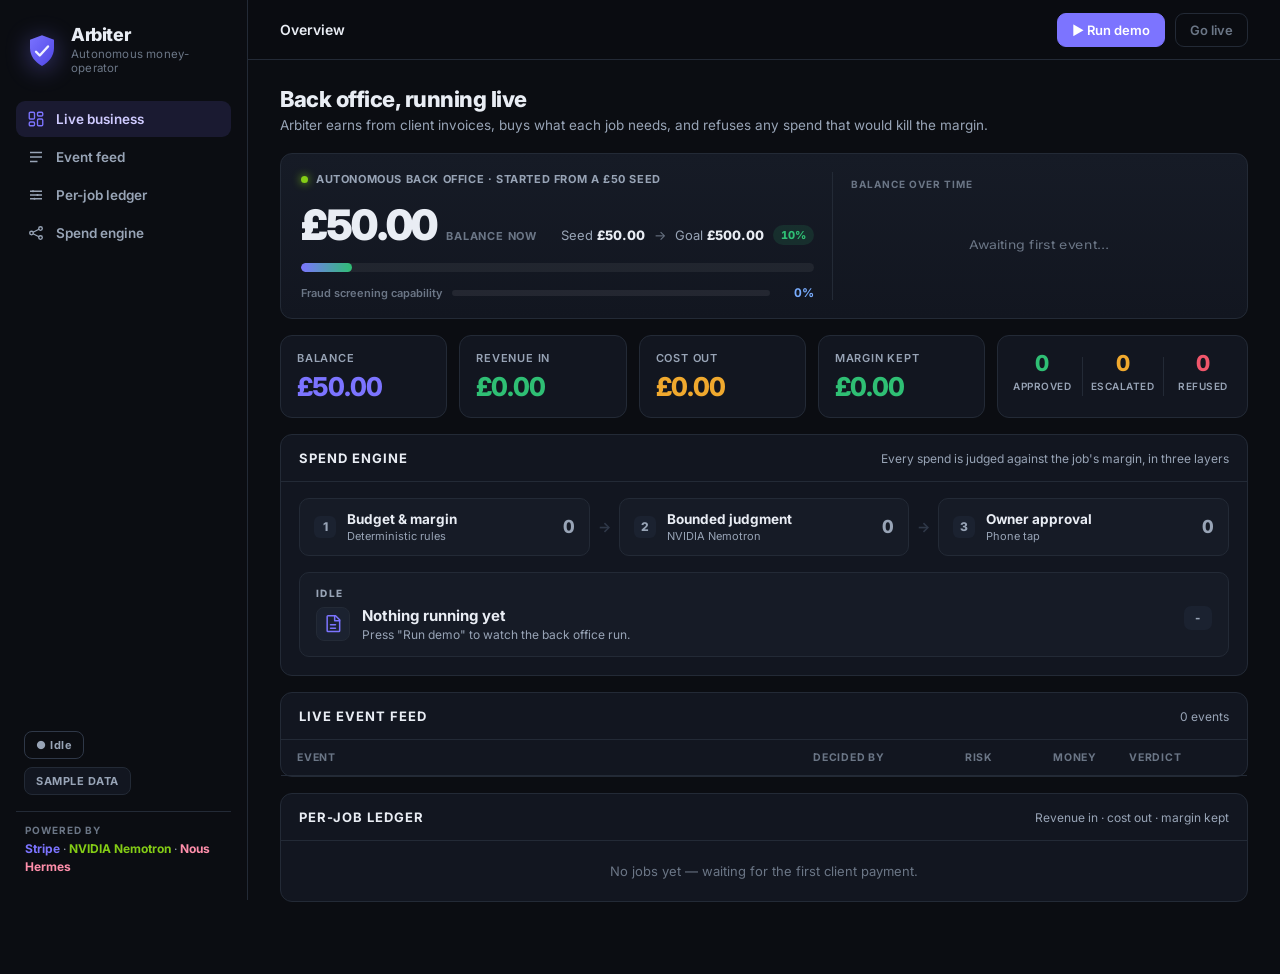
==== dashboard/dashboard.html @ 7775f344 "Frontend changes implemented, backend note written in handoff folder, powershell script for running " ====
<!DOCTYPE html>
<html lang="en">
<head>
  <meta charset="UTF-8" />
  <meta name="viewport" content="width=device-width, initial-scale=1.0" />
  <title>Arbiter: Autonomous money-operator, running the back office</title>
  <link rel="preconnect" href="https://fonts.googleapis.com" />
  <link rel="preconnect" href="https://fonts.gstatic.com" crossorigin />
  <link href="https://fonts.googleapis.com/css2?family=Inter:wght@400;500;600;700;800;900&family=JetBrains+Mono:wght@400;500&display=swap" rel="stylesheet" />
  <link rel="stylesheet" href="styles.css" />
</head>
<body>
  <!-- Shared SVG defs (brand gradient) -->
  <svg width="0" height="0" class="svg-defs" aria-hidden="true">
    <defs>
      <linearGradient id="lg" x1="0" y1="0" x2="1" y2="1">
        <stop offset="0" stop-color="#7a73ff" />
        <stop offset="1" stop-color="#4f46e5" />
      </linearGradient>
    </defs>
  </svg>

  <div class="app">
    <!-- ============ PERSISTENT BRAND SIDEBAR (always visible) ============ -->
    <aside class="sidebar">
      <a class="brand" href="#/overview" data-route="overview">
        <svg class="brand-mark" viewBox="0 0 48 48" width="36" height="36" aria-hidden="true">
          <path d="M24 3l16 6v11c0 11-7 19-16 24C15 39 8 31 8 20V9l16-6z" fill="url(#lg)"/>
          <path d="M16 25l5 5 11-12" fill="none" stroke="#eef0ff" stroke-width="3.2" stroke-linecap="round" stroke-linejoin="round"/>
        </svg>
        <div class="brand-text">
          <h1>Arb<span>iter</span></h1>
          <p>Autonomous money-operator</p>
        </div>
      </a>

      <nav class="nav">
        <a class="nav-item active" data-route="overview" href="#/overview">
          <svg viewBox="0 0 24 24" fill="none" stroke="currentColor" stroke-width="1.8"><rect x="3" y="3" width="7" height="9" rx="1.5"/><rect x="14" y="3" width="7" height="5" rx="1.5"/><rect x="14" y="12" width="7" height="9" rx="1.5"/><rect x="3" y="16" width="7" height="5" rx="1.5"/></svg>
          <span>Live business</span>
        </a>
        <a class="nav-item" data-scroll="log-section" href="#/overview">
          <svg viewBox="0 0 24 24" fill="none" stroke="currentColor" stroke-width="1.8"><path d="M4 6h16M4 12h16M4 18h10"/></svg>
          <span>Event feed</span>
        </a>
        <a class="nav-item" data-scroll="jobs-section" href="#/overview">
          <svg viewBox="0 0 24 24" fill="none" stroke="currentColor" stroke-width="1.8"><path d="M4 7h16M4 12h16M4 17h16"/><circle cx="8" cy="7" r="1.4" fill="currentColor" stroke="none"/><circle cx="14" cy="12" r="1.4" fill="currentColor" stroke="none"/><circle cx="10" cy="17" r="1.4" fill="currentColor" stroke="none"/></svg>
          <span>Per-job ledger</span>
        </a>
        <a class="nav-item" data-scroll="engine-section" href="#/overview">
          <svg viewBox="0 0 24 24" fill="none" stroke="currentColor" stroke-width="1.8"><circle cx="6" cy="12" r="2.4"/><circle cx="18" cy="6" r="2.4"/><circle cx="18" cy="18" r="2.4"/><path d="M8.1 11l7.8-4M8.1 13l7.8 4"/></svg>
          <span>Spend engine</span>
        </a>
      </nav>

      <div class="side-spacer"></div>

      <div class="side-state">
        <span id="status-pill" class="status-pill status-idle">● Idle</span>
        <span id="source-pill" class="source-pill source-sample">SAMPLE DATA</span>
      </div>

      <div class="side-foot">
        <span class="foot-label">Powered by</span>
        <span class="foot-sponsors"><b class="s-stripe">Stripe</b> · <b class="s-nvidia">NVIDIA Nemotron</b> · <b class="s-nous">Nous Hermes</b></span>
      </div>
    </aside>

    <!-- ============ MAIN ============ -->
    <div class="main">
      <header class="topbar">
        <nav class="crumbs" id="crumbs">
          <span class="crumb">Overview</span>
        </nav>
        <div class="controls">
          <button id="run-demo" class="btn btn-primary">▶ Run demo</button>
          <button id="toggle-live" class="btn btn-quiet" title="Connect to a live backend at /state">Go live</button>
        </div>
      </header>

      <!-- ---------- OVERVIEW VIEW ---------- -->
      <section id="view-overview" class="view">
        <div class="view-head">
          <div>
            <h2 class="view-title">Back office, running live</h2>
            <p class="view-sub">Arbiter earns from client invoices, buys what each job needs, and refuses any spend that would kill the margin.</p>
          </div>
        </div>

        <!-- Headline verdict: the outcome of the run, in words -->
        <div id="verdict-banner" class="verdict-banner hidden"></div>

        <!-- Seed → Goal → Balance header -->
        <section class="biz-header">
          <div class="bh-main">
            <span class="bh-eyebrow"><span class="bh-live-dot"></span> Autonomous back office · started from a £50 seed</span>
            <div class="bh-balrow">
              <div class="bh-bal">
                <span class="bh-bal-val" id="bh-balance">£50.00</span>
                <span class="bh-bal-cap">balance now</span>
              </div>
              <div class="bh-seedgoal">
                <span class="sg-seed">Seed <b id="bh-seed">£50</b></span>
                <span class="sg-arrow">→</span>
                <span class="sg-goal">Goal <b id="bh-goal">£500</b></span>
                <span class="sg-pct" id="bh-goal-pct">0%</span>
              </div>
            </div>
            <div class="bh-progress"><div class="bh-progress-fill" id="bh-progress"></div></div>
            <div class="bh-catch">
              <span class="bh-catch-label">Fraud screening capability</span>
              <div class="catch-bar"><div class="catch-fill" id="m-catch-bar"></div></div>
              <span class="bh-catch-val" id="m-catch">0%</span>
            </div>
          </div>
          <div class="bh-spark">
            <span class="bh-spark-label">Balance over time</span>
            <svg class="spark" id="balance-spark" viewBox="0 0 320 96" preserveAspectRatio="none" aria-hidden="true"></svg>
          </div>
        </section>

        <!-- Stat row: the business at a glance -->
        <div class="stats">
          <div class="stat s-balance">
            <span class="stat-label">Balance</span>
            <span class="stat-value" id="m-net">£0.00</span>
          </div>
          <div class="stat s-rev">
            <span class="stat-label">Revenue in</span>
            <span class="stat-value" id="m-earnings">£0.00</span>
          </div>
          <div class="stat s-cost">
            <span class="stat-label">Cost out</span>
            <span class="stat-value" id="m-spend">£0.00</span>
          </div>
          <div class="stat s-margin">
            <span class="stat-label">Margin kept</span>
            <span class="stat-value" id="m-margin">£0.00</span>
          </div>
          <div class="stat stat-counts">
            <div class="cc c-approve"><span id="c-approve">0</span><label>Approved</label></div>
            <div class="cc c-escalate"><span id="c-escalate">0</span><label>Escalated</label></div>
            <div class="cc c-block"><span id="c-block">0</span><label>Refused</label></div>
          </div>
        </div>

        <!-- Engine strip -->
        <div class="panel" id="engine-section">
          <div class="panel-head">
            <h3>Spend engine</h3>
            <span class="panel-meta">Every spend is judged against the job's margin, in three layers</span>
          </div>
          <div class="pipeline">
            <div class="stage stage-rules" id="stage-rules">
              <span class="stage-step">1</span>
              <div class="stage-body">
                <span class="stage-name">Budget &amp; margin</span>
                <span class="stage-tech">Deterministic rules</span>
              </div>
              <span class="stage-count" id="pc-rules">0</span>
            </div>
            <div class="pipe-arrow">→</div>
            <div class="stage stage-model" id="stage-model">
              <span class="stage-step">2</span>
              <div class="stage-body">
                <span class="stage-name">Bounded judgment</span>
                <span class="stage-tech">NVIDIA Nemotron</span>
              </div>
              <span class="stage-count" id="pc-model">0</span>
            </div>
            <div class="pipe-arrow">→</div>
            <div class="stage stage-owner" id="stage-owner">
              <span class="stage-step">3</span>
              <div class="stage-body">
                <span class="stage-name">Owner approval</span>
                <span class="stage-tech">Phone tap</span>
              </div>
              <span class="stage-count" id="pc-owner">0</span>
            </div>
          </div>

          <!-- Spotlight: the event currently being decided -->
          <div class="spotlight" id="spotlight">
            <div class="sp-left">
              <span class="sp-status" id="sp-status">Latest decision</span>
              <div class="sp-headline">
                <span class="sp-kicon" id="sp-icon"></span>
                <div>
                  <p class="sp-beat" id="sp-beat">Press “Run demo” to watch the business run.</p>
                  <p class="sp-source" id="sp-source">Client pays · agent verifies · buys to deliver · refuses margin-killers</p>
                </div>
              </div>
            </div>
            <div class="sp-right">
              <span class="sp-amount" id="sp-amount"></span>
              <span class="sp-verdict" id="sp-verdict">READY</span>
            </div>
          </div>
        </div>

        <!-- Approval card: the margin-killer escalation -->
        <section id="approval-card" class="approval-card hidden">
          <div class="phone-bar" aria-hidden="true">
            <span class="pb-time">9:41</span>
            <span class="pb-notch"></span>
            <span class="pb-status"><span class="pb-sig"></span><span class="pb-wifi"></span><span class="pb-batt"></span></span>
          </div>
          <div class="approval-head">
            <span class="approval-badge">📱 OWNER APPROVAL · phone tap</span>
            <span class="approval-risk" id="approval-risk"></span>
          </div>
          <h2 id="approval-beat">-</h2>
          <p id="approval-reason">-</p>
          <div class="approval-wait" id="approval-wait"><span class="awl-dot"></span> Buzzing the owner’s phone… tap to protect the margin</div>
          <div class="approval-actions">
            <button id="btn-approve" class="btn btn-approve">Approve spend</button>
            <button id="btn-deny" class="btn btn-deny">Deny — protect margin</button>
          </div>
        </section>

        <!-- Live event feed -->
        <div class="panel" id="log-section">
          <div class="panel-head">
            <h3>Live event feed</h3>
            <span class="panel-meta" id="log-count"></span>
          </div>
          <div class="dtable-wrap">
            <table class="dtable">
              <thead>
                <tr>
                  <th class="c-kind">Event</th>
                  <th class="c-layer">Decided by</th>
                  <th class="c-risk">Risk</th>
                  <th class="c-amt">Money</th>
                  <th class="c-verdict">Verdict</th>
                  <th class="c-go" aria-label="open"></th>
                </tr>
              </thead>
              <tbody id="decisions"></tbody>
            </table>
          </div>
        </div>

        <!-- Per-job ledger -->
        <div class="panel" id="jobs-section">
          <div class="panel-head">
            <h3>Per-job ledger</h3>
            <span class="panel-meta">Revenue in · cost out · margin kept</span>
          </div>
          <div class="jobs" id="jobs"></div>
        </div>

        <!-- Reconciliation strip: decision → payment → settlement, one chain -->
        <div class="panel" id="reconcile-section">
          <div class="panel-head">
            <h3>Reconciliation</h3>
            <span class="panel-meta">Ledger total vs Stripe settlement — the loop closes</span>
          </div>
          <div class="reconcile" id="reconcile"></div>
        </div>
      </section>

      <!-- ---------- DETAIL VIEW ---------- -->
      <section id="view-detail" class="view hidden">
        <div id="detail-head" class="detail-head"></div>
        <div class="detail-grid">
          <div class="panel detail-panel" id="detail-event"></div>
          <div class="panel detail-panel" id="detail-trace"></div>
          <div class="panel detail-panel" id="detail-outcome"></div>
        </div>
      </section>
    </div>
  </div>

  <!-- ============ END CARD ============ -->
  <div id="end-card" class="end-card hidden">
    <div class="end-card-inner">
      <svg viewBox="0 0 48 48" width="56" height="56" aria-hidden="true">
        <path d="M24 3l16 6v11c0 11-7 19-16 24C15 39 8 31 8 20V9l16-6z" fill="url(#lg)"/>
        <path d="M16 25l5 5 11-12" fill="none" stroke="#eef0ff" stroke-width="3.2" stroke-linecap="round" stroke-linejoin="round"/>
      </svg>
      <h2>Arb<span>iter</span></h2>
      <ul>
        <li>Earns from client invoices through <b class="s-stripe">Stripe</b>.</li>
        <li>Buys what each job needs to ship.</li>
        <li>Refuses any spend that kills the margin.</li>
        <li>Asks the owner when a spend is borderline.</li>
        <li>Grows the balance, without losing control.</li>
      </ul>
      <p class="end-stat" id="end-stat"></p>
      <button id="end-card-close" class="btn btn-ghost">Replay ready · Close</button>
    </div>
  </div>

  <script src="app.js"></script>
</body>
</html>
---- dashboard/styles.css ----
.svg-defs { position: absolute; }

:root {
  --bg: #0b0d12;
  --surface: #121620;
  --surface-2: #161b26;
  --surface-3: #1b2230;
  --line: #232a36;
  --line-2: #2f3848;
  --text: #e9edf4;
  --muted: #98a4b6;
  --faint: #6b7686;
  --approve: #2fbf74;
  --approve-dim: rgba(47, 191, 116, 0.13);
  --block: #f0566b;
  --block-dim: rgba(240, 86, 107, 0.13);
  --escalate: #f0a92e;
  --escalate-dim: rgba(240, 169, 46, 0.13);
  --accent: #7c74ff;       /* Stripe purple */
  --accent-2: #5b54e6;
  --accent-dim: rgba(124, 116, 255, 0.13);
  --nvidia: #84cc16;       /* NVIDIA green */
  --nvidia-dim: rgba(132, 204, 22, 0.13);
  --rules: #5b9bff;        /* policy-engine blue */
  --rules-dim: rgba(91, 155, 255, 0.13);
  --radius: 12px;
  --sidebar-w: 248px;
}

* { box-sizing: border-box; }
html { scroll-behavior: smooth; }
body {
  margin: 0;
  background: var(--bg);
  color: var(--text);
  font-family: "Inter", "Segoe UI", system-ui, -apple-system, Roboto, Helvetica, Arial, sans-serif;
  -webkit-font-smoothing: antialiased;
  text-rendering: optimizeLegibility;
  min-height: 100vh;
  font-size: 14px;
}
a { color: inherit; text-decoration: none; }

/* ---------- App shell ---------- */
.app { display: grid; grid-template-columns: var(--sidebar-w) 1fr; min-height: 100vh; }

/* ---------- Sidebar (branding always visible) ---------- */
.sidebar {
  position: sticky; top: 0; align-self: start;
  height: 100vh;
  display: flex; flex-direction: column; gap: 6px;
  padding: 20px 16px;
  background: var(--bg);
  border-right: 1px solid var(--line);
}
.brand { display: flex; align-items: center; gap: 11px; padding: 6px 8px 16px; }
.brand-mark { filter: drop-shadow(0 4px 12px rgba(124,116,255,0.45)); flex: 0 0 auto; }
.brand-text h1 { margin: 0; font-size: 18px; font-weight: 800; letter-spacing: -0.4px; line-height: 1; }
.brand-text h1 span { color: var(--text); -webkit-text-fill-color: var(--text); background: none; }
.brand-text p { margin: 3px 0 0; color: var(--faint); font-size: 11.5px; letter-spacing: 0.2px; }

.nav { display: flex; flex-direction: column; gap: 2px; margin-top: 4px; }
.nav-item {
  display: flex; align-items: center; gap: 11px;
  padding: 9px 11px; border-radius: 9px;
  color: var(--muted); font-weight: 600; font-size: 13.5px;
  cursor: pointer; transition: background 0.15s ease, color 0.15s ease;
}
.nav-item svg { width: 18px; height: 18px; flex: 0 0 18px; }
.nav-item:hover { background: var(--surface); color: var(--text); }
.nav-item.active { background: var(--accent-dim); color: #cfcbff; }
.nav-item.active svg { color: var(--accent); }

.side-spacer { flex: 1; }

.side-state { display: flex; flex-direction: column; gap: 8px; padding: 10px 8px; }
.status-pill, .source-pill {
  font-size: 11px; font-weight: 700; letter-spacing: 0.5px;
  padding: 6px 11px; border-radius: 8px; white-space: nowrap; align-self: flex-start;
}
.status-pill { border: 1px solid var(--line-2); color: var(--muted); display: inline-flex; align-items: center; gap: 4px; }
.status-idle { color: var(--muted); }
.status-running { color: var(--nvidia); border-color: rgba(132,204,22,0.45); background: var(--nvidia-dim); animation: livePulse 1.4s ease-in-out infinite; }
.status-waiting { color: var(--escalate); border-color: rgba(240,169,46,0.5); background: var(--escalate-dim); animation: livePulse 1.2s ease-in-out infinite; }
.status-complete { color: var(--approve); border-color: rgba(45,212,131,0.45); background: var(--approve-dim); }
@keyframes livePulse { 0%,100%{ box-shadow: 0 0 0 0 rgba(132,204,22,0);} 50%{ box-shadow: 0 0 0 3px rgba(132,204,22,0.16);} }
.source-pill { border: 1px solid var(--line); color: var(--muted); }
.source-sample { background: var(--surface); color: var(--muted); }
.source-live { background: var(--nvidia-dim); color: var(--nvidia); border-color: rgba(132,204,22,0.4); }

.side-foot { padding: 12px 9px 4px; border-top: 1px solid var(--line); display: flex; flex-direction: column; gap: 4px; }
.foot-label { font-size: 10px; text-transform: uppercase; letter-spacing: 1px; color: var(--faint); font-weight: 700; }
.foot-sponsors { font-size: 12px; color: var(--muted); line-height: 1.5; }
.foot-sponsors b { font-weight: 700; }
.s-stripe { color: var(--accent); }
.s-nvidia { color: var(--nvidia); }
.s-nous { color: #ff8fab; }

/* ---------- Main + topbar ---------- */
.main { min-width: 0; display: flex; flex-direction: column; }
.topbar {
  position: sticky; top: 0; z-index: 20;
  display: flex; align-items: center; justify-content: space-between; gap: 16px;
  padding: 0 32px; height: 60px;
  background: rgba(11,13,18,0.85);
  -webkit-backdrop-filter: blur(10px); backdrop-filter: blur(10px);
  border-bottom: 1px solid var(--line);
}
.crumbs { display: flex; align-items: center; gap: 8px; font-size: 14px; min-width: 0; }
.crumbs .crumb { color: var(--muted); font-weight: 600; }
.crumbs .crumb.cur { color: var(--text); }
.crumbs .crumb-sep { color: var(--faint); }
.crumbs a.crumb { cursor: pointer; }
.crumbs a.crumb:hover { color: var(--text); }

.controls { display: flex; align-items: center; gap: 10px; }
.brand-mini { display: inline-flex; align-items: center; gap: 7px; font-size: 13px; color: var(--muted); margin-right: 4px; }
.brand-mini b { font-weight: 800; color: var(--text); letter-spacing: -0.2px; }
.brand-mini b span { color: var(--text); }

.btn {
  border: 1px solid var(--line-2);
  background: var(--surface);
  color: var(--text);
  padding: 8px 14px; border-radius: 9px;
  font-size: 13px; font-weight: 600; font-family: inherit;
  cursor: pointer; white-space: nowrap;
  transition: background 0.15s ease, border-color 0.15s ease, transform 0.08s ease, opacity 0.15s ease;
}
.btn:hover { background: var(--surface-2); border-color: var(--line-2); }
.btn:active { transform: translateY(1px); }
.btn:disabled { opacity: 0.45; cursor: default; }
.btn-primary { background: var(--accent); border-color: var(--accent); color: #fff; }
.btn-primary:hover { background: #8b83ff; border-color: #8b83ff; }
.btn-outline { background: transparent; border-color: var(--line-2); color: var(--text); }
.btn-ghost { background: transparent; border-color: transparent; color: var(--muted); }
.btn-ghost:hover { background: var(--surface); color: var(--text); }
.btn-quiet { background: transparent; border-color: var(--line); color: var(--faint); font-weight: 600; }
.btn-quiet:hover { background: var(--surface); border-color: var(--line-2); color: var(--muted); }

/* ---------- Views ---------- */
.view { padding: 26px 32px 56px; max-width: 1200px; width: 100%; }
.view.hidden { display: none; }
.view-head { display: flex; align-items: flex-end; justify-content: space-between; gap: 16px; margin-bottom: 20px; }
.view-title { margin: 0; font-size: 22px; font-weight: 800; letter-spacing: -0.5px; }
.view-sub { margin: 5px 0 0; color: var(--muted); font-size: 13.5px; }

/* ---------- Panel base ---------- */
.panel { background: var(--surface); border: 1px solid var(--line); border-radius: var(--radius); margin-bottom: 16px; }
.panel-head { display: flex; align-items: center; justify-content: space-between; gap: 12px; padding: 15px 18px; border-bottom: 1px solid var(--line); }
.panel-head h3 { margin: 0; font-size: 13px; font-weight: 700; text-transform: uppercase; letter-spacing: 1px; color: var(--text); }
.panel-meta { font-size: 12px; color: var(--muted); }

/* ---------- Stats row ---------- */
.stats { display: grid; grid-template-columns: repeat(4, 1fr) 1.5fr; gap: 12px; margin-bottom: 16px; }
.stat { background: var(--surface); border: 1px solid var(--line); border-radius: var(--radius); padding: 15px 16px; display: flex; flex-direction: column; gap: 6px; min-width: 0; }
.stat-label { color: var(--muted); font-size: 11px; font-weight: 600; text-transform: uppercase; letter-spacing: 0.8px; }
.stat-value { font-size: 26px; font-weight: 800; letter-spacing: -1px; font-variant-numeric: tabular-nums; }
.stat:nth-child(1) .stat-value { color: var(--approve); }
.stat:nth-child(2) .stat-value { color: var(--escalate); }
.stat:nth-child(3) .stat-value { color: var(--text); }
.stat:nth-child(4) .stat-value { color: #79adff; }
.stat.flash .stat-value { animation: earnFlash 0.7s ease; }
@keyframes earnFlash { 0%{transform:scale(1);} 35%{transform:scale(1.12); text-shadow:0 0 22px rgba(47,191,116,0.7);} 100%{transform:scale(1);} }
.catch-bar { height: 6px; background: rgba(255,255,255,0.07); border-radius: 999px; overflow: hidden; margin-top: 2px; }
.catch-fill { height: 100%; width: 0%; background: linear-gradient(90deg, #3a7bd5, #79adff); border-radius: 999px; transition: width 0.7s ease; }

.stat-counts { flex-direction: row; align-items: stretch; gap: 0; padding: 8px 4px; }
.cc { flex: 1; text-align: center; padding: 6px 4px; position: relative; }
.cc + .cc::before { content:""; position:absolute; left:0; top:20%; height:60%; width:1px; background: var(--line); }
.cc span { display: block; font-size: 22px; font-weight: 800; letter-spacing:-0.5px; font-variant-numeric: tabular-nums; }
.cc label { font-size: 10px; color: var(--muted); text-transform: uppercase; letter-spacing: 0.5px; font-weight: 600; }
.c-approve span { color: var(--approve); }
.c-escalate span { color: var(--escalate); }
.c-block span { color: var(--block); }
.cc.bump { animation: bump 0.45s ease; }
@keyframes bump { 0%{transform:scale(1);} 40%{transform:scale(1.18);} 100%{transform:scale(1);} }

/* ---------- Engine / pipeline ---------- */
.pipeline { display: flex; align-items: stretch; gap: 8px; padding: 16px 18px; }
.stage { flex: 1; display: flex; align-items: center; gap: 11px; background: var(--surface-2); border: 1px solid var(--line); border-radius: 10px; padding: 12px 14px; transition: border-color 0.2s, background 0.2s, box-shadow 0.2s; }
.stage-step { width: 22px; height: 22px; flex: 0 0 22px; display: grid; place-items: center; border-radius: 6px; font-weight: 800; font-size: 12px; background: var(--surface-3); color: var(--muted); }
.stage-body { display: flex; flex-direction: column; line-height: 1.3; min-width: 0; }
.stage-name { font-weight: 700; font-size: 13.5px; }
.stage-tech { font-size: 11px; color: var(--muted); }
.stage-count { margin-left: auto; font-weight: 800; font-size: 18px; color: var(--muted); font-variant-numeric: tabular-nums; }
.pipe-arrow { align-self: center; color: var(--line-2); font-weight: 700; }
.stage-rules.active { border-color: var(--rules); background: var(--rules-dim); }
.stage-rules.active .stage-step { background: var(--rules); color:#04111f; }
.stage-rules.active .stage-name, .stage-rules.active .stage-count { color:#cfe0ff; }
.stage-model.active { border-color: var(--nvidia); background: var(--nvidia-dim); }
.stage-model.active .stage-step { background: var(--nvidia); color:#0c1500; }
.stage-model.active .stage-name, .stage-model.active .stage-count { color:#d6f0a8; }
.stage-owner.active { border-color: var(--escalate); background: var(--escalate-dim); }
.stage-owner.active .stage-step { background: var(--escalate); color:#1a1300; }
.stage-owner.active .stage-name, .stage-owner.active .stage-count { color:#ffe0a8; }

/* ---------- Spotlight ---------- */
.spotlight { display: flex; align-items: center; justify-content: space-between; gap: 16px; margin: 0 18px 18px; padding: 14px 16px; background: var(--surface-2); border: 1px solid var(--line); border-radius: 10px; transition: border-color 0.2s; }
.spotlight.is-approve { border-color: rgba(47,191,116,0.5); }
.spotlight.is-block { border-color: rgba(240,86,107,0.5); }
.spotlight.is-escalate { border-color: rgba(240,169,46,0.5); }
.spotlight.is-eval { border-color: rgba(124,116,255,0.5); }
.sp-left { display: flex; flex-direction: column; gap: 7px; min-width: 0; }
.sp-status { font-size: 10px; font-weight: 800; letter-spacing: 1.4px; text-transform: uppercase; color: var(--muted); }
.spotlight.is-eval .sp-status { color: var(--accent); }
.spotlight.is-approve .sp-status { color: var(--approve); }
.spotlight.is-block .sp-status { color: var(--block); }
.spotlight.is-escalate .sp-status { color: var(--escalate); }
.sp-headline { display: flex; align-items: center; gap: 12px; }
.sp-kicon { color: var(--accent); display: grid; place-items: center; width: 34px; height: 34px; flex: 0 0 34px; border-radius: 8px; background: var(--surface-3); border: 1px solid var(--line); }
.sp-kicon svg { width: 20px; height: 20px; }
.sp-beat { margin: 0; font-size: 15px; font-weight: 700; line-height: 1.3; }
.sp-source { margin: 2px 0 0; font-size: 12px; color: var(--muted); }
.sp-right { display: flex; flex-direction: column; align-items: flex-end; gap: 6px; flex: 0 0 auto; }
.sp-amount { font-size: 17px; font-weight: 800; font-variant-numeric: tabular-nums; }
.sp-verdict { font-size: 11.5px; font-weight: 800; letter-spacing: 0.8px; padding: 5px 11px; border-radius: 7px; background: var(--surface-3); color: var(--muted); }
.spotlight.is-approve .sp-verdict { background: var(--approve-dim); color: var(--approve); }
.spotlight.is-block .sp-verdict { background: var(--block-dim); color: var(--block); }
.spotlight.is-escalate .sp-verdict { background: var(--escalate-dim); color: var(--escalate); }
.spotlight.is-eval .sp-verdict { background: var(--accent-dim); color: var(--accent); animation: blink 1s infinite; }
@keyframes blink { 0%,100%{opacity:1;} 50%{opacity:0.4;} }

/* ---------- Approval card ---------- */
.approval-card { background: linear-gradient(180deg, var(--escalate-dim), var(--surface)); border: 1px solid var(--escalate); border-radius: var(--radius); padding: 18px 20px; margin-bottom: 16px; }
.approval-card.hidden { display: none; }
.approval-card.awaiting { animation: ownerPulse 1.5s ease-in-out infinite; }
@keyframes ownerPulse { 0%,100%{ box-shadow: 0 0 0 0 rgba(240,169,46,0); } 50%{ box-shadow: 0 0 0 4px rgba(240,169,46,0.18); } }
.approval-wait { display: none; align-items: center; gap: 8px; margin: 0 0 12px; font-size: 12.5px; font-weight: 700; color: var(--escalate); }
.approval-wait.show { display: flex; }
.approval-wait .awl-dot { width: 8px; height: 8px; border-radius: 999px; background: var(--escalate); animation: blink 1s ease-in-out infinite; }
.approval-head { display: flex; align-items: center; justify-content: space-between; }
.approval-badge { background: var(--escalate); color: #1a1300; font-weight: 800; font-size: 11px; letter-spacing: 0.6px; padding: 5px 11px; border-radius: 7px; }
.approval-risk { color: var(--escalate); font-weight: 700; font-size: 13px; }
.approval-card h2 { margin: 12px 0 5px; font-size: 18px; letter-spacing: -0.3px; }
.approval-card p { margin: 0 0 14px; color: #e3d3aa; font-size: 13.5px; line-height: 1.5; }
.approval-actions { display: flex; gap: 10px; }
.btn-approve { background: var(--approve); border-color: var(--approve); color: #042311; }
.btn-approve:hover { background: #38d182; border-color:#38d182; }
.btn-deny { background: var(--block); border-color: var(--block); color: #2a0606; }
.btn-deny:hover { background:#ff6a7d; border-color:#ff6a7d; }

/* ---------- Decision table ---------- */
.dtable-wrap { overflow-x: hidden; }
.dtable { width: 100%; border-collapse: collapse; font-size: 13.5px; table-layout: fixed; }
.dtable col.c-layer, .dtable th.c-layer { width: 134px; }
.dtable col.c-risk, .dtable th.c-risk { width: 78px; }
.dtable col.c-amt, .dtable th.c-amt { width: 104px; }
.dtable col.c-verdict, .dtable th.c-verdict { width: 100px; }
.dtable col.c-go, .dtable th.c-go { width: 34px; }
.dtable thead th { text-align: left; font-size: 10.5px; text-transform: uppercase; letter-spacing: 0.8px; color: var(--faint); font-weight: 700; padding: 11px 16px; border-bottom: 1px solid var(--line); }
.dtable th.c-risk, .dtable th.c-amt { text-align: right; }
.drow { cursor: pointer; transition: background 0.12s ease; }
.drow:hover { background: var(--surface-2); }
.drow + .drow td { border-top: 1px solid var(--line); }
.drow td { padding: 12px 16px; vertical-align: middle; }
.cell-kind { display: flex; align-items: center; gap: 11px; min-width: 0; }
.cell-kind .kdot { width: 8px; height: 8px; border-radius: 999px; flex: 0 0 8px; }
.cell-kind .ktext { min-width: 0; flex: 1; display: flex; flex-direction: column; }
.cell-kind .kbeat { font-weight: 600; color: var(--text); overflow: hidden; text-overflow: ellipsis; white-space: nowrap; max-width: 100%; }
.cell-kind .kkind { font-size: 11px; color: var(--faint); overflow: hidden; text-overflow: ellipsis; white-space: nowrap; max-width: 100%; }
.dot-approve { background: var(--approve); } .dot-block { background: var(--block); } .dot-escalate { background: var(--escalate); }
.lchip { font-size: 11px; font-weight: 600; padding: 3px 9px; border-radius: 999px; border: 1px solid var(--line); color: var(--muted); white-space: nowrap; }
.lchip.layer-rules { color:#cfe0ff; border-color: rgba(91,155,255,0.4); background: var(--rules-dim); }
.lchip.layer-model { color:#d6f0a8; border-color: rgba(132,204,22,0.4); background: var(--nvidia-dim); }
.lchip.layer-owner { color:#ffe0a8; border-color: rgba(240,169,46,0.4); background: var(--escalate-dim); }
.cell-risk { text-align: right; font-variant-numeric: tabular-nums; color: var(--muted); }
.risk-chip { display: inline-block; font-size: 11px; font-weight: 700; padding: 3px 8px; border-radius: 999px; font-variant-numeric: tabular-nums; }
.risk-chip.risk-low { background: var(--approve-dim); color: var(--approve); }
.risk-chip.risk-med { background: var(--escalate-dim); color: var(--escalate); }
.risk-chip.risk-high { background: var(--block-dim); color: var(--block); }
.cell-amt { text-align: right; font-weight: 700; font-variant-numeric: tabular-nums; }
.vtag { font-size: 11px; font-weight: 800; letter-spacing: 0.6px; padding: 4px 10px; border-radius: 7px; }
.vtag.v-approve { background: var(--approve-dim); color: var(--approve); }
.vtag.v-block { background: var(--block-dim); color: var(--block); }
.vtag.v-escalate { background: var(--escalate-dim); color: var(--escalate); }
.cell-go { text-align: right; color: var(--faint); }
.self-tag { color: var(--block); font-weight: 700; }
.drow.is-hero td:first-child { box-shadow: inset 3px 0 0 var(--block); }

/* ---------- Detail view ---------- */
.detail-head { display: flex; align-items: flex-start; gap: 16px; margin-bottom: 18px; flex-wrap: wrap; }
.dh-icon { width: 46px; height: 46px; flex: 0 0 46px; display: grid; place-items: center; border-radius: 11px; background: var(--surface-2); border: 1px solid var(--line); }
.dh-icon svg { width: 26px; height: 26px; }
.dh-main { min-width: 0; flex: 1; }
.dh-kind { font-size: 11px; text-transform: uppercase; letter-spacing: 1px; color: var(--muted); font-weight: 700; }
.dh-beat { margin: 5px 0 0; font-size: 19px; font-weight: 800; letter-spacing: -0.4px; line-height: 1.3; }
.dh-right { display: flex; flex-direction: column; align-items: flex-end; gap: 8px; }
.dh-amount { font-size: 22px; font-weight: 800; font-variant-numeric: tabular-nums; }
.dh-verdict { font-size: 12px; font-weight: 800; letter-spacing: 0.8px; padding: 6px 13px; border-radius: 8px; }
.dh-verdict.v-approve { background: var(--approve-dim); color: var(--approve); }
.dh-verdict.v-block { background: var(--block-dim); color: var(--block); }
.dh-verdict.v-escalate { background: var(--escalate-dim); color: var(--escalate); }
.detail-banner { border:1px solid var(--block); background: var(--block-dim); border-radius: var(--radius); padding: 13px 16px; margin-bottom: 16px; color:#ffc4cc; font-size:13.5px; display:flex; gap:10px; align-items:center; }
.detail-banner b { color:#fff; }

.detail-grid { display: grid; grid-template-columns: 1fr 1.2fr 1fr; gap: 16px; align-items: start; }
.detail-panel { margin: 0; }
.detail-panel .panel-body { padding: 16px 18px; }
.kv { display: flex; flex-direction: column; gap: 12px; }
.kv-row { display: flex; flex-direction: column; gap: 3px; }
.kv-row .k { font-size: 11px; text-transform: uppercase; letter-spacing: 0.7px; color: var(--faint); font-weight: 700; }
.kv-row .v { font-size: 14px; color: var(--text); font-weight: 600; }
.kv-row .v.mono, .mono { font-family: "JetBrains Mono", ui-monospace, monospace; font-size: 12.5px; }
.ref-list { display: flex; flex-wrap: wrap; gap: 6px; }
.ref-pill { font-family:"JetBrains Mono", ui-monospace, monospace; font-size: 11px; padding: 3px 8px; border-radius: 6px; background: var(--surface-2); border: 1px solid var(--line); color: var(--muted); }

/* trace stepper (progressive disclosure via <details>) */
.trace { display: flex; flex-direction: column; }
.tstep { position: relative; padding-left: 30px; }
.tstep::before { content:""; position:absolute; left: 9px; top: 30px; bottom: -2px; width: 2px; background: var(--line); }
.tstep:last-child::before { display:none; }
.tstep > summary { list-style: none; cursor: pointer; display: flex; align-items: center; gap: 10px; padding: 11px 10px 11px 0; position: relative; border-radius: 8px; }
.tstep > summary::-webkit-details-marker { display:none; }
.tstep > summary:hover { background: var(--surface-2); }
.tdot { position:absolute; left:-30px; top: 9px; width: 20px; height: 20px; border-radius: 999px; display:grid; place-items:center; background: var(--surface-3); border: 2px solid var(--line); font-size: 10px; font-weight: 800; }
.tstep.is-pass .tdot { border-color: var(--approve); color: var(--approve); }
.tstep.is-fail .tdot { border-color: var(--block); color: var(--block); }
.tstep.is-warn .tdot { border-color: var(--escalate); color: var(--escalate); }
.tstep.is-skip { opacity: 0.55; }
.tstep-title { font-weight: 700; font-size: 13.5px; }
.tstep-tech { font-size: 11px; color: var(--muted); font-weight: 500; }
.tstep-status { margin-left: auto; font-size: 10px; font-weight: 800; letter-spacing: 0.5px; text-transform: uppercase; padding: 3px 8px; border-radius: 6px; }
.tstep.is-pass .tstep-status { background: var(--approve-dim); color: var(--approve); }
.tstep.is-fail .tstep-status { background: var(--block-dim); color: var(--block); }
.tstep.is-warn .tstep-status { background: var(--escalate-dim); color: var(--escalate); }
.tstep.is-skip .tstep-status { background: var(--surface-3); color: var(--faint); }
.tstep .chev { color: var(--faint); transition: transform 0.2s ease; flex: 0 0 auto; }
.tstep[open] .chev { transform: rotate(90deg); }
.tstep-body { padding: 0 0 14px 2px; color: var(--muted); font-size: 13px; line-height: 1.55; display: flex; flex-direction: column; gap: 9px; }

.outcome { display: flex; flex-direction: column; gap: 14px; }
.verdict-big { display: inline-flex; align-items:center; gap: 9px; font-size: 15px; font-weight: 800; padding: 10px 14px; border-radius: 10px; align-self: flex-start; }
.verdict-big.v-approve { background: var(--approve-dim); color: var(--approve); }
.verdict-big.v-block { background: var(--block-dim); color: var(--block); }
.verdict-big.v-escalate { background: var(--escalate-dim); color: var(--escalate); }
.risk-meter { display:flex; flex-direction:column; gap:6px; }
.risk-meter .k { font-size: 11px; text-transform: uppercase; letter-spacing:0.7px; color: var(--faint); font-weight:700; display:flex; justify-content:space-between; }
.risk-bar { height: 7px; border-radius: 999px; background: var(--surface-3); overflow: hidden; }
.risk-fill { height:100%; border-radius:999px; }
.reason-box { font-size: 13.5px; color: var(--text); line-height: 1.55; background: var(--surface-2); border:1px solid var(--line); border-radius: 10px; padding: 12px 14px; }
.detail-actions { display:flex; gap:10px; }

/* ---------- Responsive ---------- */
@media (max-width: 1080px) { .detail-grid { grid-template-columns: 1fr; } }
@media (max-width: 900px) {
  .app { grid-template-columns: 1fr; }
  .sidebar { position: static; height: auto; flex-direction: row; flex-wrap: wrap; align-items: center; gap: 12px; }
  .sidebar .nav { flex-direction: row; }
  .side-spacer { display:none; } .side-state { flex-direction: row; } .side-foot { width:100%; border-top:0; padding-top:0; }
  .stats { grid-template-columns: repeat(2, 1fr); }
  .pipeline { flex-direction: column; } .pipe-arrow { transform: rotate(90deg); }
}

/* ---------- End card ---------- */
.end-card { position: fixed; inset: 0; background: rgba(6,8,12,0.9); -webkit-backdrop-filter: blur(6px); backdrop-filter: blur(6px); display: flex; align-items: center; justify-content: center; z-index: 70; animation: fadeIn 0.35s ease both; }
@keyframes fadeIn { from { opacity: 0; transform: translateY(6px); } to { opacity: 1; transform: none; } }
.end-card.hidden { display: none; }
.end-card-inner { text-align: center; max-width: 560px; padding: 40px 44px; background: var(--surface); border: 1px solid var(--line-2); border-radius: 20px; box-shadow: 0 40px 120px -30px rgba(0,0,0,0.9); }
.end-card-inner h2 { font-size: 38px; letter-spacing: -1px; margin: 12px 0 20px; font-weight: 800; }
.end-card-inner h2 span { color: var(--text); -webkit-text-fill-color: var(--text); background: none; }
.end-card-inner ul { list-style: none; padding: 0; margin: 0 0 18px; }
.end-card-inner li { font-size: 18px; font-weight: 600; padding: 6px 0; color: var(--text); }
.end-card-inner li b { font-weight: 800; }
.end-card-inner li:nth-child(3) { color: var(--block); }
.end-card-inner li:nth-child(5) { color: var(--approve); }
.end-stat { color: var(--muted); font-size: 13px; margin: 0 0 22px; font-variant-numeric: tabular-nums; }

/* ---------- Business header (seed → goal → balance) ---------- */
.biz-header {
  display: grid; grid-template-columns: 1.3fr 1fr; gap: 18px;
  background: linear-gradient(180deg, var(--surface-2), var(--surface));
  border: 1px solid var(--line); border-radius: var(--radius);
  padding: 18px 20px; margin-bottom: 16px;
}
.bh-main { display: flex; flex-direction: column; gap: 13px; min-width: 0; }
.bh-eyebrow { display: inline-flex; align-items: center; gap: 8px; font-size: 11px; font-weight: 700; letter-spacing: 0.6px; text-transform: uppercase; color: var(--muted); }
.bh-live-dot { width: 7px; height: 7px; border-radius: 999px; background: var(--nvidia); box-shadow: 0 0 8px var(--nvidia); animation: blink 1.6s ease-in-out infinite; }
.bh-balrow { display: flex; align-items: baseline; justify-content: space-between; gap: 16px; flex-wrap: wrap; }
.bh-bal { display: flex; align-items: baseline; gap: 10px; min-width: 0; }
.bh-bal-val { font-size: 42px; font-weight: 900; letter-spacing: -1.8px; color: var(--text); font-variant-numeric: tabular-nums; }
.bh-bal.grew .bh-bal-val { animation: earnFlash 0.8s ease; }
.bh-bal-cap { font-size: 11px; text-transform: uppercase; letter-spacing: 0.8px; color: var(--faint); font-weight: 700; }
.bh-seedgoal { display: inline-flex; align-items: center; gap: 9px; font-size: 13px; color: var(--muted); white-space: nowrap; }
.bh-seedgoal b { color: var(--text); font-weight: 800; }
.sg-arrow { color: var(--faint); }
.sg-pct { font-size: 11px; font-weight: 800; color: var(--approve); background: var(--approve-dim); padding: 3px 8px; border-radius: 999px; font-variant-numeric: tabular-nums; }
.bh-progress { height: 9px; background: rgba(255,255,255,0.06); border-radius: 999px; overflow: hidden; }
.bh-progress-fill { height: 100%; width: 0%; background: linear-gradient(90deg, var(--accent), var(--approve)); border-radius: 999px; transition: width 0.7s cubic-bezier(0.2,0.7,0.2,1); }
.bh-catch { display: flex; align-items: center; gap: 10px; }
.bh-catch-label { font-size: 11px; color: var(--faint); font-weight: 600; white-space: nowrap; }
.bh-catch .catch-bar { flex: 1; margin-top: 0; }
.bh-catch-val { font-size: 12px; font-weight: 700; color: #79adff; font-variant-numeric: tabular-nums; min-width: 34px; text-align: right; }
.bh-spark { display: flex; flex-direction: column; gap: 8px; border-left: 1px solid var(--line); padding-left: 18px; min-width: 0; justify-content: center; }
.bh-spark-label { font-size: 10px; text-transform: uppercase; letter-spacing: 1px; color: var(--faint); font-weight: 700; }
.spark { width: 100%; height: 96px; display: block; }
.spark-area { opacity: 0.45; }
.spark-line { fill: none; stroke: var(--approve); stroke-width: 2.5; stroke-linejoin: round; stroke-linecap: round; }
.spark-dot { fill: var(--approve); }
.spark-goal-line { stroke: var(--accent); stroke-width: 1; stroke-dasharray: 4 4; opacity: 0.55; }
.spark-empty { fill: var(--faint); font-size: 12px; font-family: inherit; }

/* stat colour semantics for the business view */
.stat.s-balance .stat-value { color: var(--accent); }
.stat.s-rev .stat-value { color: var(--approve); }
.stat.s-cost .stat-value { color: var(--escalate); }
.stat.s-margin .stat-value { color: var(--approve); }
.stat.s-balance.flash .stat-value { animation: earnFlash 0.7s ease; }

/* signed money in the live feed */
.cell-amt.flow-in { color: var(--approve); }
.cell-amt.flow-out { color: var(--muted); }

/* ---------- Per-job ledger ---------- */
.jobs { display: flex; flex-direction: column; }
.job-row { display: grid; grid-template-columns: 1.5fr 0.8fr 0.8fr 0.9fr 1.1fr; align-items: center; gap: 14px; padding: 14px 18px; }
.job-row + .job-row { border-top: 1px solid var(--line); }
.job-row.is-hero { box-shadow: inset 3px 0 0 var(--escalate); }
.job-row.has-policy-block { box-shadow: inset 3px 0 0 var(--block); }
.job-name { font-weight: 700; font-size: 14px; color: var(--text); display: flex; align-items: center; gap: 10px; min-width: 0; }
.job-name .jdot { width: 9px; height: 9px; border-radius: 999px; background: var(--accent); flex: 0 0 9px; }
.job-name .jn-text { min-width: 0; display: flex; flex-direction: column; }
.job-name .jn-text b { overflow: hidden; text-overflow: ellipsis; white-space: nowrap; }
.job-name small { font-size: 11px; color: var(--faint); font-weight: 500; }
.job-fig { display: flex; flex-direction: column; gap: 2px; text-align: right; font-variant-numeric: tabular-nums; }
.job-fig .jf-label { font-size: 9.5px; text-transform: uppercase; letter-spacing: 0.6px; color: var(--faint); font-weight: 700; }
.job-fig .jf-val { font-size: 15px; font-weight: 800; }
.jf-rev .jf-val { color: var(--approve); }
.jf-cost .jf-val { color: var(--escalate); }
.jf-margin .jf-val { color: var(--text); }
.jf-margin.neg .jf-val { color: var(--block); }
.job-bar { height: 8px; border-radius: 999px; background: var(--escalate-dim); overflow: hidden; }
.job-bar-fill { height: 100%; background: linear-gradient(90deg, var(--approve), #38d182); border-radius: 999px; transition: width 0.6s ease; }
.jobs-empty { padding: 22px 18px; color: var(--faint); font-size: 13px; text-align: center; }

@media (max-width: 900px) {
  .biz-header { grid-template-columns: 1fr; }
  .bh-spark { border-left: 0; padding-left: 0; border-top: 1px solid var(--line); padding-top: 12px; }
  .job-row { grid-template-columns: 1.4fr 0.9fr 0.9fr; }
  .job-row .jf-margin, .job-row .job-bar { display: none; }
}

/* ---------- Headline verdict banner (the outcome, in words) ---------- */
.verdict-banner {
  display: flex; align-items: center; gap: 13px;
  background: linear-gradient(90deg, rgba(47,191,116,0.12), var(--surface));
  border: 1px solid rgba(47,191,116,0.4); border-left: 3px solid var(--approve);
  border-radius: var(--radius); padding: 15px 18px; margin-bottom: 16px;
  font-size: 16px; line-height: 1.4; color: var(--text);
}
.verdict-banner.hidden { display: none; }
.verdict-banner .vb-ico { font-size: 20px; flex: 0 0 auto; }
.verdict-banner .vb-line { min-width: 0; }
.verdict-banner b { font-weight: 800; }
.verdict-banner .vb-sep { color: var(--faint); margin: 0 2px; }
/* The thing competitors can't claim — a legitimate spend refused on economics. */
.verdict-banner .vb-refused {
  font-weight: 800; color: var(--escalate);
  background: var(--escalate-dim); border-radius: 7px; padding: 2px 9px;
  box-shadow: inset 0 0 0 1px rgba(240,169,46,0.35);
}

/* ---------- Margin refusal vs fraud block (two different stories) ---------- */
/* A margin refusal is the non-obvious beat (economics) — amber, distinct. */
.vtag.v-refused { background: var(--escalate-dim); color: var(--escalate); box-shadow: inset 0 0 0 1px rgba(240,169,46,0.4); }
.drow.block-margin td:first-child { box-shadow: inset 3px 0 0 var(--escalate); }
.drow.block-margin .kdot { background: var(--escalate); }
/* A fraud / policy block is expected — keep it the plain red. */
.drow.block-fraud td:first-child { box-shadow: inset 3px 0 0 var(--block); }
/* The margin hero keeps the strongest treatment. */
.drow.is-hero.block-margin td:first-child { box-shadow: inset 3px 0 0 var(--escalate); }
.detail-banner .db-main { display: flex; gap: 10px; align-items: center; }
.detail-banner .db-nim { margin-top: 10px; padding-top: 10px; border-top: 1px solid rgba(240,86,107,0.25); font-style: italic; color: #ffd9b0; font-size: 13px; line-height: 1.5; }
.detail-banner .db-nim .nim-tag { display: inline-block; font-style: normal; font-weight: 800; font-size: 10px; letter-spacing: 0.5px; text-transform: uppercase; color: #0c1500; background: var(--nvidia); padding: 2px 7px; border-radius: 6px; margin-right: 7px; }

/* ---------- Stripe receipts ---------- */
.stripe-chip {
  display: inline-block; margin-left: 8px;
  font-family: "JetBrains Mono", ui-monospace, monospace; font-size: 10px;
  color: #c3bdff; background: rgba(99,91,255,0.14);
  border: 1px solid rgba(99,91,255,0.35); border-radius: 6px; padding: 1px 6px;
  vertical-align: middle;
}
.stripe-link { color: #a9a3ff !important; text-decoration: none; }
.stripe-link:hover { text-decoration: underline; }

/* ---------- Reconciliation strip ---------- */
#reconcile-section.hidden { display: none; }
.reconcile { padding: 16px 18px; display: flex; flex-direction: column; gap: 14px; }
.rec-chain { display: flex; align-items: stretch; gap: 10px; flex-wrap: wrap; }
.rec-node { flex: 1; min-width: 130px; display: flex; flex-direction: column; gap: 4px; background: var(--surface-2); border: 1px solid var(--line); border-radius: 10px; padding: 11px 13px; }
.rec-node .rec-k { font-size: 10px; text-transform: uppercase; letter-spacing: 0.7px; color: var(--faint); font-weight: 700; }
.rec-node .rec-v { font-size: 16px; font-weight: 800; color: var(--text); font-variant-numeric: tabular-nums; }
.rec-node .rec-v small { font-size: 10.5px; font-weight: 600; color: var(--muted); }
.rec-arrow { align-self: center; color: var(--line-2); font-weight: 700; flex: 0 0 auto; }
.rec-check { font-size: 13px; font-weight: 600; border-radius: 10px; padding: 11px 14px; line-height: 1.5; }
.rec-check.ok { color: var(--approve); background: var(--approve-dim); border: 1px solid rgba(47,191,116,0.35); }
.rec-check.drift { color: var(--block); background: var(--block-dim); border: 1px solid rgba(240,86,107,0.4); }
@media (max-width: 720px) { .rec-chain { flex-direction: column; } .rec-arrow { transform: rotate(90deg); } }

/* ---------- Phone-framed escalation (human is the final layer) ---------- */
.detail-banner { flex-direction: column; align-items: flex-start; }
.approval-card { max-width: 440px; margin-left: auto; margin-right: auto; border-radius: 26px; box-shadow: 0 30px 80px -30px rgba(0,0,0,0.85), 0 0 0 1px rgba(240,169,46,0.25); position: relative; }
.phone-bar { display: flex; align-items: center; justify-content: space-between; margin: -4px 0 12px; padding: 0 6px; position: relative; }
.phone-bar .pb-time { font-size: 12px; font-weight: 800; color: var(--text); font-variant-numeric: tabular-nums; }
.phone-bar .pb-notch { position: absolute; left: 50%; transform: translateX(-50%); top: -2px; width: 76px; height: 16px; background: rgba(0,0,0,0.55); border-radius: 0 0 12px 12px; }
.phone-bar .pb-status { display: inline-flex; align-items: center; gap: 5px; }
.phone-bar .pb-sig, .phone-bar .pb-wifi, .phone-bar .pb-batt { display: inline-block; background: var(--text); opacity: 0.85; }
.phone-bar .pb-sig { width: 15px; height: 10px; clip-path: polygon(0 100%, 20% 100%, 20% 60%, 45% 60%, 45% 35%, 70% 35%, 70% 12%, 100% 12%, 100% 100%); }
.phone-bar .pb-wifi { width: 13px; height: 10px; border-radius: 2px; clip-path: polygon(50% 0, 100% 38%, 82% 55%, 50% 28%, 18% 55%, 0 38%); }
.phone-bar .pb-batt { width: 22px; height: 11px; border-radius: 3px; box-shadow: inset 0 0 0 1.5px var(--text); background: transparent; position: relative; }
.phone-bar .pb-batt::after { content: ""; position: absolute; left: 1.5px; top: 1.5px; bottom: 1.5px; width: 70%; background: var(--approve); border-radius: 1.5px; }
.phone-bar .pb-batt::before { content: ""; position: absolute; right: -3px; top: 3px; bottom: 3px; width: 2px; background: var(--text); border-radius: 0 2px 2px 0; }
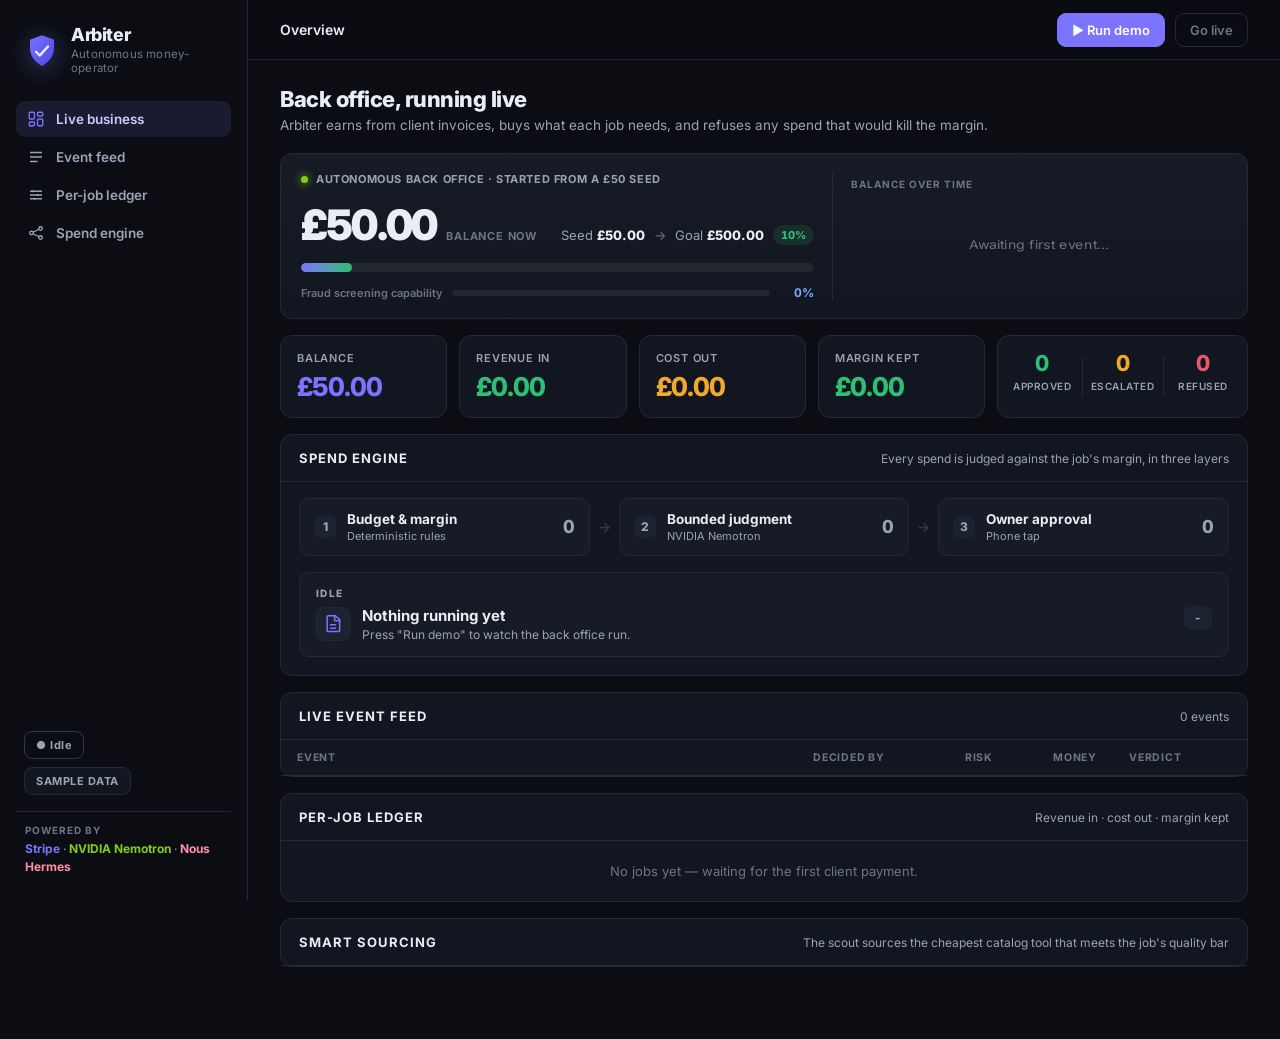
==== commit 1c150980: "Integrate backend (F1, B0, F4/F5, F3 scout) + F3 dashboard panel + settlements onto main (#5)" ====
--- a/dashboard/dashboard.html
+++ b/dashboard/dashboard.html
@@ -250,6 +250,15 @@
           <div class="jobs" id="jobs"></div>
         </div>
 
+        <!-- Smart sourcing (F3): the scout buys the cheapest tool that clears the bar -->
+        <div class="panel hidden" id="sourcing-section">
+          <div class="panel-head">
+            <h3>Smart sourcing</h3>
+            <span class="panel-meta" id="sourcing-meta">The scout sources the cheapest catalog tool that meets the job's quality bar</span>
+          </div>
+          <div class="sourcing" id="sourcing"></div>
+        </div>
+
         <!-- Reconciliation strip: decision → payment → settlement, one chain -->
         <div class="panel" id="reconcile-section">
           <div class="panel-head">
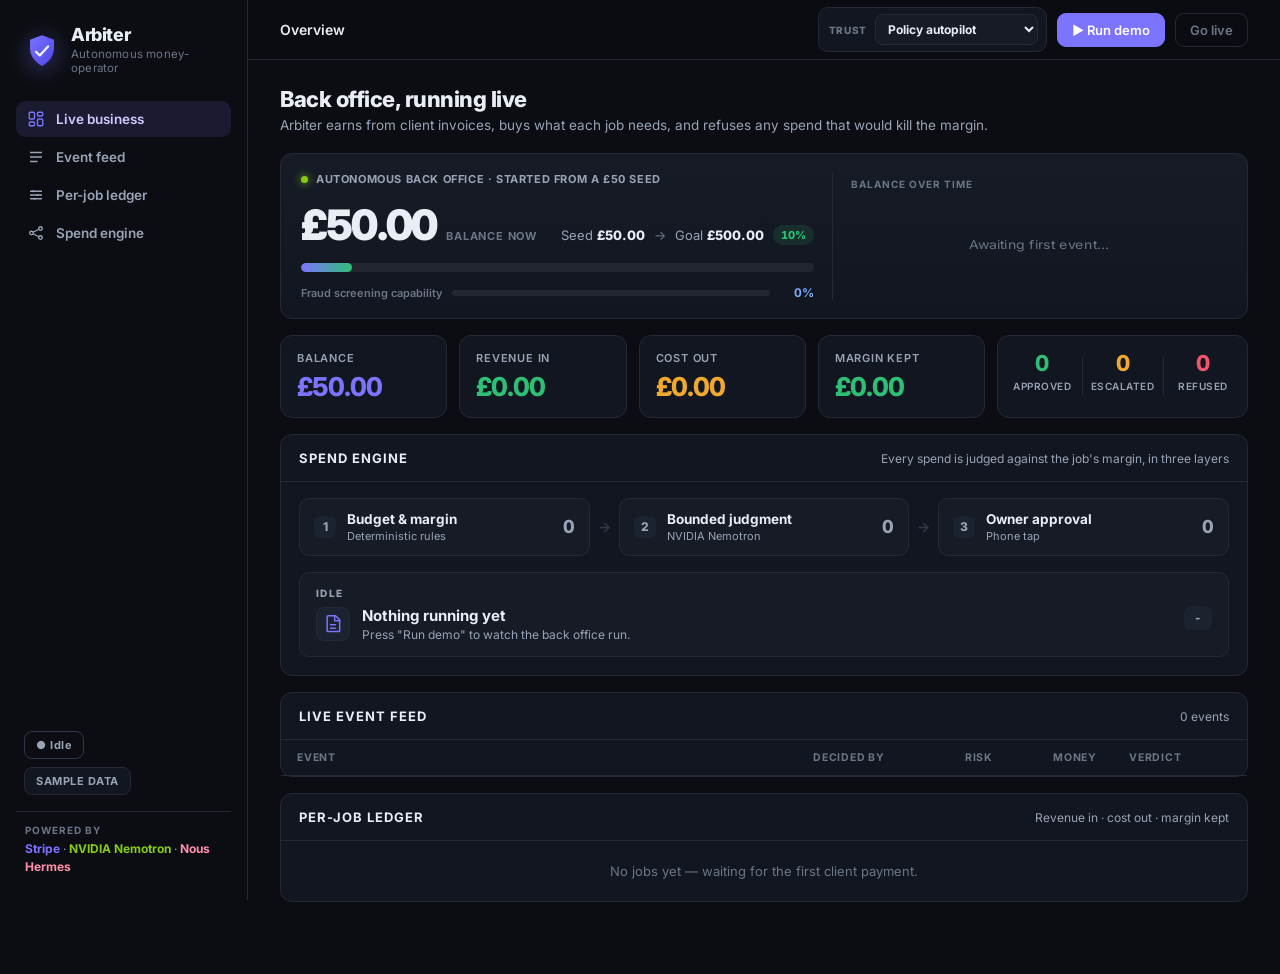
==== commit a7fc82fe: "feat: add safe autonomy trust controls" ====
--- a/dashboard/dashboard.html
+++ b/dashboard/dashboard.html
@@ -73,6 +73,15 @@
           <span class="crumb">Overview</span>
         </nav>
         <div class="controls">
+          <label class="trust-control" title="Controls whether approved policy decisions can execute automatically">
+            <span>Trust</span>
+            <select id="trust-mode">
+              <option value="monitor_only">Monitor only</option>
+              <option value="approval_required">Approval required</option>
+              <option value="policy_autopilot" selected>Policy autopilot</option>
+              <option value="paused">Paused</option>
+            </select>
+          </label>
           <button id="run-demo" class="btn btn-primary">▶ Run demo</button>
           <button id="toggle-live" class="btn btn-quiet" title="Connect to a live backend at /state">Go live</button>
         </div>
@@ -272,6 +281,7 @@
       <!-- ---------- DETAIL VIEW ---------- -->
       <section id="view-detail" class="view hidden">
         <div id="detail-head" class="detail-head"></div>
+        <div class="panel detail-panel detail-receipt-panel" id="detail-receipt"></div>
         <div class="detail-grid">
           <div class="panel detail-panel" id="detail-event"></div>
           <div class="panel detail-panel" id="detail-trace"></div>
--- a/dashboard/styles.css
+++ b/dashboard/styles.css
@@ -114,6 +114,9 @@
 .crumbs a.crumb:hover { color: var(--text); }
 
 .controls { display: flex; align-items: center; gap: 10px; }
+.trust-control { display: flex; align-items: center; gap: 8px; padding: 6px 8px 6px 10px; border: 1px solid var(--line); border-radius: 10px; background: var(--surface); }
+.trust-control span { color: var(--faint); font-size: 10px; text-transform: uppercase; letter-spacing: 0.7px; font-weight: 800; }
+.trust-control select { color: var(--text); background: var(--surface-2); border: 1px solid var(--line); border-radius: 8px; padding: 6px 26px 6px 8px; font: inherit; font-size: 12px; font-weight: 700; }
 .brand-mini { display: inline-flex; align-items: center; gap: 7px; font-size: 13px; color: var(--muted); margin-right: 4px; }
 .brand-mini b { font-weight: 800; color: var(--text); letter-spacing: -0.2px; }
 .brand-mini b span { color: var(--text); }
@@ -294,6 +297,25 @@
 .detail-banner { border:1px solid var(--block); background: var(--block-dim); border-radius: var(--radius); padding: 13px 16px; margin-bottom: 16px; color:#ffc4cc; font-size:13.5px; display:flex; gap:10px; align-items:center; }
 .detail-banner b { color:#fff; }
 
+.detail-receipt-panel { margin-bottom: 16px; border-color: rgba(124,116,255,0.35); background: linear-gradient(180deg, rgba(124,116,255,0.08), var(--surface)); }
+.receipt-body { padding: 16px 18px 18px; }
+.receipt-grid { display: grid; grid-template-columns: repeat(5, minmax(0, 1fr)); gap: 10px; }
+.receipt-card { min-height: 152px; padding: 13px 13px 12px; border-radius: 11px; background: var(--surface-2); border: 1px solid var(--line); display: flex; flex-direction: column; gap: 7px; }
+.receipt-step { width: 24px; height: 24px; display: grid; place-items: center; border-radius: 7px; background: var(--surface-3); color: var(--muted); font-size: 12px; font-weight: 900; }
+.receipt-label { font-size: 10px; text-transform: uppercase; letter-spacing: 0.8px; color: var(--faint); font-weight: 800; }
+.receipt-card strong { font-size: 13.5px; line-height: 1.3; }
+.receipt-card p { margin: 0; color: var(--muted); font-size: 12.5px; line-height: 1.45; }
+.receipt-card.has-ai { border-color: rgba(132,204,22,0.35); background: linear-gradient(180deg, rgba(132,204,22,0.08), var(--surface-2)); }
+.receipt-card.is-muted { opacity: 0.72; }
+.receipt-card.is-policy { border-color: rgba(91,155,255,0.35); }
+.receipt-card.v-approve { border-color: rgba(47,191,116,0.45); }
+.receipt-card.v-block { border-color: rgba(240,86,107,0.45); }
+.receipt-card.v-escalate { border-color: rgba(240,169,46,0.45); }
+.receipt-card.exec-pass { border-color: rgba(47,191,116,0.45); background: linear-gradient(180deg, rgba(47,191,116,0.08), var(--surface-2)); }
+.receipt-card.exec-fail { border-color: rgba(240,86,107,0.5); background: linear-gradient(180deg, rgba(240,86,107,0.08), var(--surface-2)); }
+.receipt-card.exec-warn { border-color: rgba(240,169,46,0.5); background: linear-gradient(180deg, rgba(240,169,46,0.08), var(--surface-2)); }
+.receipt-card.exec-safe { border-color: rgba(91,155,255,0.35); }
+.receipt-stripe { margin-top: auto; color: #c7c3ff; font-weight: 800; word-break: break-all; }
 .detail-grid { display: grid; grid-template-columns: 1fr 1.2fr 1fr; gap: 16px; align-items: start; }
 .detail-panel { margin: 0; }
 .detail-panel .panel-body { padding: 16px 18px; }
@@ -342,13 +364,14 @@
 .detail-actions { display:flex; gap:10px; }
 
 /* ---------- Responsive ---------- */
-@media (max-width: 1080px) { .detail-grid { grid-template-columns: 1fr; } }
+@media (max-width: 1080px) { .detail-grid { grid-template-columns: 1fr; } .receipt-grid { grid-template-columns: repeat(2, minmax(0, 1fr)); } }
 @media (max-width: 900px) {
   .app { grid-template-columns: 1fr; }
   .sidebar { position: static; height: auto; flex-direction: row; flex-wrap: wrap; align-items: center; gap: 12px; }
   .sidebar .nav { flex-direction: row; }
   .side-spacer { display:none; } .side-state { flex-direction: row; } .side-foot { width:100%; border-top:0; padding-top:0; }
   .stats { grid-template-columns: repeat(2, 1fr); }
+  .receipt-grid { grid-template-columns: 1fr; }
   .pipeline { flex-direction: column; } .pipe-arrow { transform: rotate(90deg); }
 }
 
@@ -483,6 +506,32 @@
 }
 .stripe-link { color: #a9a3ff !important; text-decoration: none; }
 .stripe-link:hover { text-decoration: underline; }
+.rail-chip {
+  display: inline-block; margin-left: 8px;
+  font-size: 10px; font-weight: 800; text-transform: uppercase;
+  border-radius: 6px; padding: 1px 6px; vertical-align: middle;
+}
+.rail-chip.rail-failed { color: var(--block); background: var(--block-dim); border: 1px solid rgba(240,86,107,0.4); }
+.rail-chip.rail-recorded { color: var(--muted); background: rgba(255,255,255,0.05); border: 1px solid var(--line); }
+.rail-status-failed { color: var(--block) !important; font-weight: 800; }
+.rail-status-recorded { color: var(--muted) !important; font-weight: 700; }
+
+/* ---------- Smart sourcing ---------- */
+#sourcing-section.hidden { display: none; }
+.sourcing { padding: 8px 0; }
+.sourcing-row { display: grid; grid-template-columns: minmax(180px, 1.1fr) minmax(220px, 1.4fr) 96px; gap: 14px; align-items: center; padding: 14px 18px; border-top: 1px solid var(--line); }
+.sourcing-row:first-child { border-top: 0; }
+.sourcing-row.is-saver { box-shadow: inset 3px 0 0 var(--approve); }
+.sc-name { display: flex; align-items: center; gap: 10px; min-width: 0; }
+.sc-dot { width: 9px; height: 9px; border-radius: 999px; background: var(--approve); box-shadow: 0 0 0 4px var(--approve-dim); flex: 0 0 auto; }
+.sc-text { min-width: 0; display: flex; flex-direction: column; gap: 3px; }
+.sc-text b { overflow: hidden; text-overflow: ellipsis; white-space: nowrap; }
+.sc-text small, .sc-pick small, .sc-save-k { color: var(--faint); font-size: 11px; }
+.sc-pick { color: var(--muted); font-size: 13px; line-height: 1.45; }
+.sc-pick small { display: block; margin-top: 3px; }
+.sc-save { justify-self: end; display: flex; flex-direction: column; align-items: flex-end; gap: 2px; }
+.sc-save-val { color: var(--approve); font-size: 17px; font-weight: 900; font-variant-numeric: tabular-nums; }
+@media (max-width: 800px) { .sourcing-row { grid-template-columns: 1fr; } .sc-save { justify-self: start; align-items: flex-start; } }
 
 /* ---------- Reconciliation strip ---------- */
 #reconcile-section.hidden { display: none; }
@@ -496,6 +545,8 @@
 .rec-check { font-size: 13px; font-weight: 600; border-radius: 10px; padding: 11px 14px; line-height: 1.5; }
 .rec-check.ok { color: var(--approve); background: var(--approve-dim); border: 1px solid rgba(47,191,116,0.35); }
 .rec-check.drift { color: var(--block); background: var(--block-dim); border: 1px solid rgba(240,86,107,0.4); }
+.rec-failures { display: flex; flex-direction: column; gap: 6px; color: var(--block); font-size: 12px; line-height: 1.45; }
+.rec-failures span { background: rgba(240,86,107,0.08); border: 1px solid rgba(240,86,107,0.22); border-radius: 8px; padding: 8px 10px; }
 @media (max-width: 720px) { .rec-chain { flex-direction: column; } .rec-arrow { transform: rotate(90deg); } }
 
 /* ---------- Phone-framed escalation (human is the final layer) ---------- */
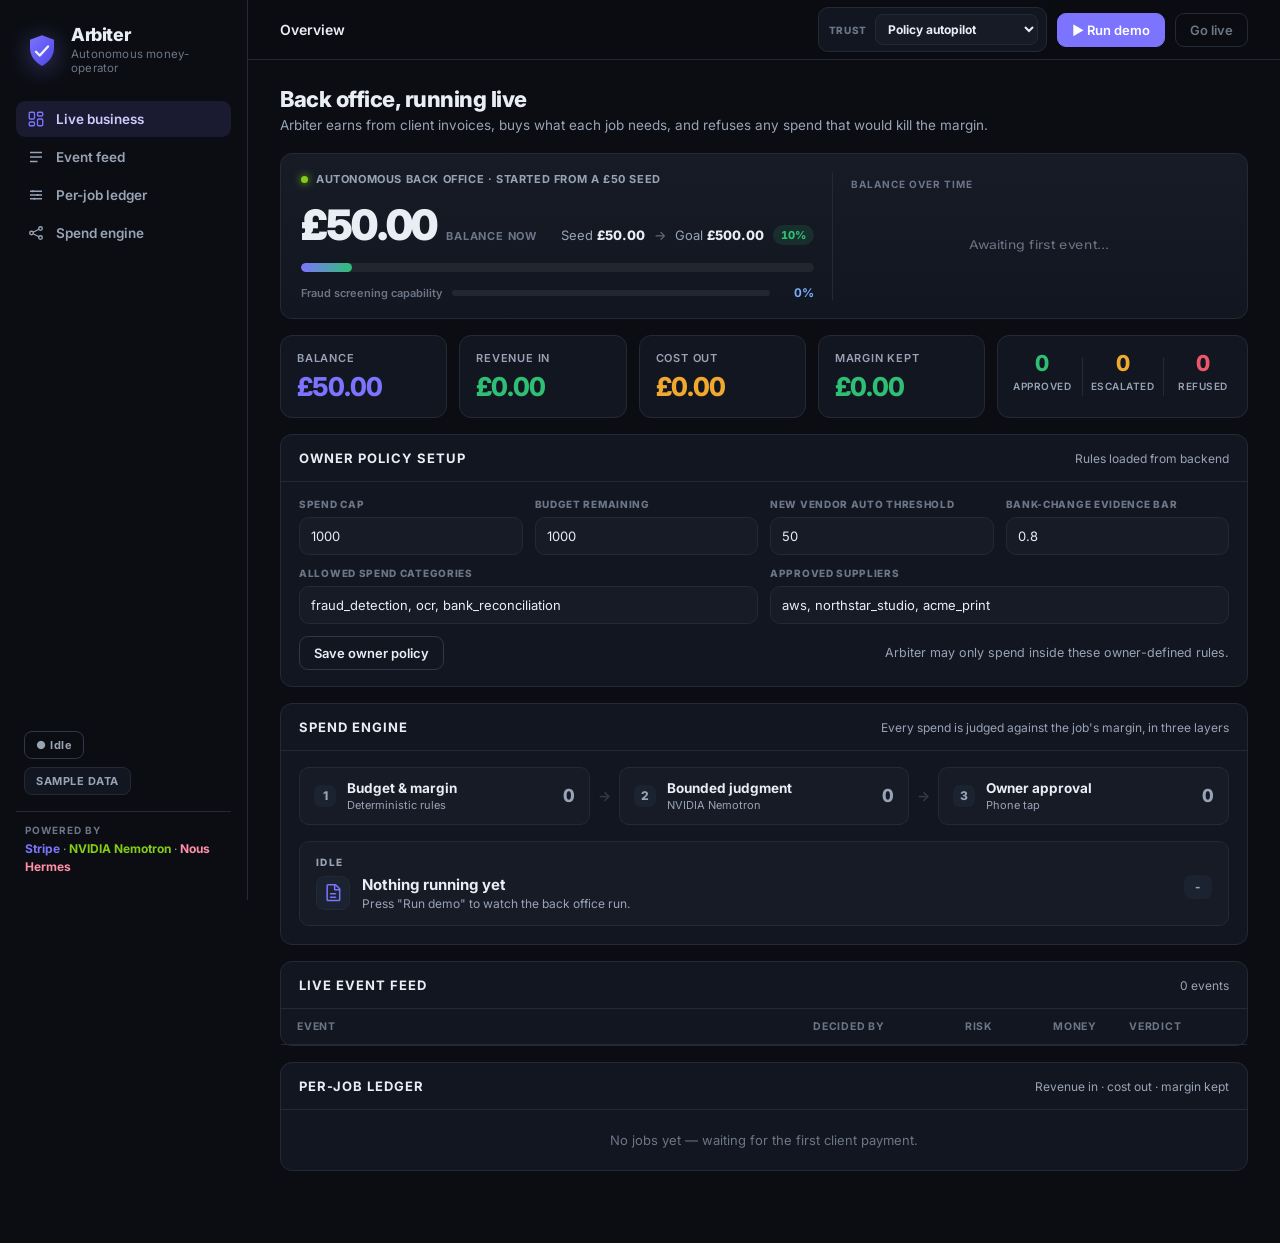
==== commit c8b7f2dc: "feat: add owner policy setup" ====
--- a/dashboard/dashboard.html
+++ b/dashboard/dashboard.html
@@ -153,6 +153,44 @@
           </div>
         </div>
 
+        <!-- Owner policy setup -->
+        <section class="panel policy-panel" id="policy-section">
+          <div class="panel-head">
+            <h3>Owner policy setup</h3>
+            <span class="panel-meta" id="policy-status">Rules loaded from backend</span>
+          </div>
+          <div class="policy-grid">
+            <label class="policy-field">
+              <span>Spend cap</span>
+              <input id="policy-spend-cap" type="number" min="1" step="1" value="1000" />
+            </label>
+            <label class="policy-field">
+              <span>Budget remaining</span>
+              <input id="policy-budget" type="number" min="0" step="1" value="1000" />
+            </label>
+            <label class="policy-field">
+              <span>New vendor auto threshold</span>
+              <input id="policy-new-vendor" type="number" min="0" step="1" value="50" />
+            </label>
+            <label class="policy-field">
+              <span>Bank-change evidence bar</span>
+              <input id="policy-evidence" type="number" min="0" max="1" step="0.05" value="0.8" />
+            </label>
+            <label class="policy-field policy-wide">
+              <span>Allowed spend categories</span>
+              <input id="policy-categories" type="text" value="fraud_detection, ocr, bank_reconciliation" />
+            </label>
+            <label class="policy-field policy-wide">
+              <span>Approved suppliers</span>
+              <input id="policy-payees" type="text" value="aws, northstar_studio, acme_print" />
+            </label>
+          </div>
+          <div class="policy-actions">
+            <button id="policy-save" class="btn btn-outline">Save owner policy</button>
+            <p id="policy-summary">Arbiter may only spend inside these owner-defined rules.</p>
+          </div>
+        </section>
+
         <!-- Engine strip -->
         <div class="panel" id="engine-section">
           <div class="panel-head">
--- a/dashboard/styles.css
+++ b/dashboard/styles.css
@@ -153,6 +153,17 @@
 .panel-head { display: flex; align-items: center; justify-content: space-between; gap: 12px; padding: 15px 18px; border-bottom: 1px solid var(--line); }
 .panel-head h3 { margin: 0; font-size: 13px; font-weight: 700; text-transform: uppercase; letter-spacing: 1px; color: var(--text); }
 .panel-meta { font-size: 12px; color: var(--muted); }
+.policy-status-saved { color: var(--approve); }
+.policy-status-staged { color: var(--escalate); }
+.policy-status-error { color: var(--block); }
+.policy-grid { padding: 16px 18px 4px; display: grid; grid-template-columns: repeat(4, minmax(0, 1fr)); gap: 12px; }
+.policy-field { display: flex; flex-direction: column; gap: 7px; }
+.policy-field span { color: var(--faint); font-size: 10px; text-transform: uppercase; letter-spacing: 0.7px; font-weight: 800; }
+.policy-field input { color: var(--text); background: var(--surface-2); border: 1px solid var(--line); border-radius: 10px; padding: 10px 11px; font: inherit; font-size: 13px; }
+.policy-field input:focus { outline: none; border-color: rgba(124,116,255,0.75); box-shadow: 0 0 0 3px rgba(124,116,255,0.16); }
+.policy-wide { grid-column: span 2; }
+.policy-actions { padding: 8px 18px 16px; display: flex; align-items: center; gap: 14px; justify-content: space-between; }
+.policy-actions p { margin: 0; color: var(--muted); font-size: 12.5px; line-height: 1.4; }
 
 /* ---------- Stats row ---------- */
 .stats { display: grid; grid-template-columns: repeat(4, 1fr) 1.5fr; gap: 12px; margin-bottom: 16px; }
@@ -364,7 +375,7 @@
 .detail-actions { display:flex; gap:10px; }
 
 /* ---------- Responsive ---------- */
-@media (max-width: 1080px) { .detail-grid { grid-template-columns: 1fr; } .receipt-grid { grid-template-columns: repeat(2, minmax(0, 1fr)); } }
+@media (max-width: 1080px) { .detail-grid { grid-template-columns: 1fr; } .receipt-grid { grid-template-columns: repeat(2, minmax(0, 1fr)); } .policy-grid { grid-template-columns: repeat(2, minmax(0, 1fr)); } }
 @media (max-width: 900px) {
   .app { grid-template-columns: 1fr; }
   .sidebar { position: static; height: auto; flex-direction: row; flex-wrap: wrap; align-items: center; gap: 12px; }
@@ -372,6 +383,9 @@
   .side-spacer { display:none; } .side-state { flex-direction: row; } .side-foot { width:100%; border-top:0; padding-top:0; }
   .stats { grid-template-columns: repeat(2, 1fr); }
   .receipt-grid { grid-template-columns: 1fr; }
+  .policy-grid { grid-template-columns: 1fr; }
+  .policy-wide { grid-column: auto; }
+  .policy-actions { align-items: flex-start; flex-direction: column; }
   .pipeline { flex-direction: column; } .pipe-arrow { transform: rotate(90deg); }
 }
 
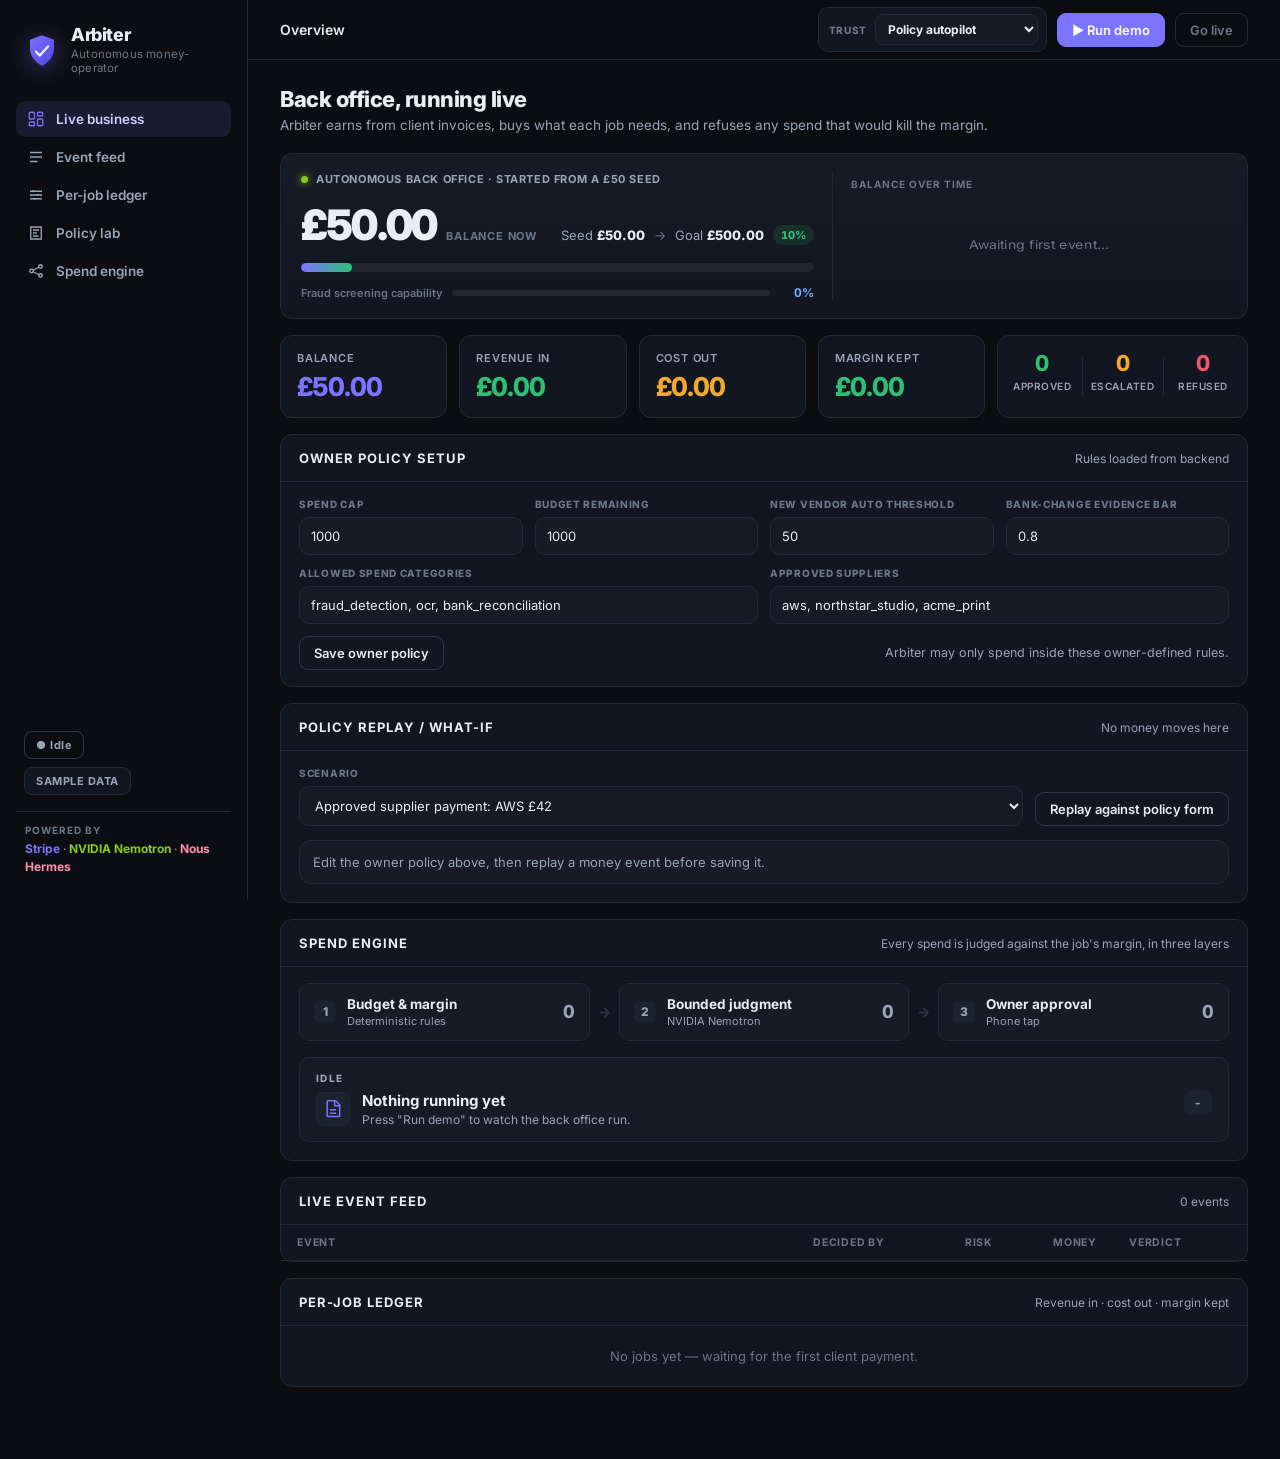
==== commit 0c8c337f: "feat: add policy replay simulator" ====
--- a/dashboard/dashboard.html
+++ b/dashboard/dashboard.html
@@ -47,6 +47,10 @@
           <svg viewBox="0 0 24 24" fill="none" stroke="currentColor" stroke-width="1.8"><path d="M4 7h16M4 12h16M4 17h16"/><circle cx="8" cy="7" r="1.4" fill="currentColor" stroke="none"/><circle cx="14" cy="12" r="1.4" fill="currentColor" stroke="none"/><circle cx="10" cy="17" r="1.4" fill="currentColor" stroke="none"/></svg>
           <span>Per-job ledger</span>
         </a>
+        <a class="nav-item" data-scroll="policy-section" href="#/overview">
+          <svg viewBox="0 0 24 24" fill="none" stroke="currentColor" stroke-width="1.8"><path d="M5 4h14v16H5z"/><path d="M8 8h8M8 12h5M8 16h7"/></svg>
+          <span>Policy lab</span>
+        </a>
         <a class="nav-item" data-scroll="engine-section" href="#/overview">
           <svg viewBox="0 0 24 24" fill="none" stroke="currentColor" stroke-width="1.8"><circle cx="6" cy="12" r="2.4"/><circle cx="18" cy="6" r="2.4"/><circle cx="18" cy="18" r="2.4"/><path d="M8.1 11l7.8-4M8.1 13l7.8 4"/></svg>
           <span>Spend engine</span>
@@ -188,6 +192,30 @@
           <div class="policy-actions">
             <button id="policy-save" class="btn btn-outline">Save owner policy</button>
             <p id="policy-summary">Arbiter may only spend inside these owner-defined rules.</p>
+          </div>
+        </section>
+
+        <!-- Policy replay -->
+        <section class="panel replay-panel" id="policy-replay-section">
+          <div class="panel-head">
+            <h3>Policy replay / what-if</h3>
+            <span class="panel-meta" id="replay-status">No money moves here</span>
+          </div>
+          <div class="replay-body">
+            <div class="replay-controls">
+              <label class="policy-field replay-scenario">
+                <span>Scenario</span>
+                <select id="replay-scenario">
+                  <option value="aws_payment">Approved supplier payment: AWS £42</option>
+                  <option value="unknown_payee">Unapproved supplier payment: ghost_vendor £42</option>
+                  <option value="margin_spend">Self-spend: marketing tool £60</option>
+                </select>
+              </label>
+              <button id="replay-run" class="btn btn-outline">Replay against policy form</button>
+            </div>
+            <div class="replay-result" id="replay-result">
+              Edit the owner policy above, then replay a money event before saving it.
+            </div>
           </div>
         </section>
 
--- a/dashboard/styles.css
+++ b/dashboard/styles.css
@@ -164,6 +164,20 @@
 .policy-wide { grid-column: span 2; }
 .policy-actions { padding: 8px 18px 16px; display: flex; align-items: center; gap: 14px; justify-content: space-between; }
 .policy-actions p { margin: 0; color: var(--muted); font-size: 12.5px; line-height: 1.4; }
+.replay-body { padding: 16px 18px 18px; display: flex; flex-direction: column; gap: 14px; }
+.replay-controls { display: flex; gap: 12px; align-items: flex-end; flex-wrap: wrap; }
+.replay-scenario { min-width: 280px; flex: 1; }
+.replay-scenario select { color: var(--text); background: var(--surface-2); border: 1px solid var(--line); border-radius: 10px; padding: 10px 11px; font: inherit; font-size: 13px; }
+.replay-result { color: var(--muted); background: rgba(255,255,255,0.025); border: 1px solid var(--line); border-radius: 12px; padding: 13px; font-size: 13px; }
+.replay-columns { display: grid; grid-template-columns: 1fr 1fr; gap: 12px; }
+.replay-card { background: var(--surface-2); border: 1px solid var(--line); border-radius: 11px; padding: 12px; }
+.replay-label { display: block; margin-bottom: 8px; color: var(--faint); font-size: 10px; text-transform: uppercase; letter-spacing: 0.7px; font-weight: 800; }
+.replay-verdict { display: inline-flex; border-radius: 999px; padding: 4px 9px; font-size: 11px; font-weight: 900; letter-spacing: 0.5px; }
+.replay-approve { color: var(--approve); background: var(--approve-dim); }
+.replay-block { color: var(--block); background: var(--block-dim); }
+.replay-escalate { color: var(--escalate); background: var(--escalate-dim); }
+.replay-card p { margin: 9px 0 0; line-height: 1.45; color: var(--muted); }
+.replay-note { margin-top: 10px; color: var(--faint); font-size: 12px; }
 
 /* ---------- Stats row ---------- */
 .stats { display: grid; grid-template-columns: repeat(4, 1fr) 1.5fr; gap: 12px; margin-bottom: 16px; }
@@ -386,6 +400,7 @@
   .policy-grid { grid-template-columns: 1fr; }
   .policy-wide { grid-column: auto; }
   .policy-actions { align-items: flex-start; flex-direction: column; }
+  .replay-columns { grid-template-columns: 1fr; }
   .pipeline { flex-direction: column; } .pipe-arrow { transform: rotate(90deg); }
 }
 
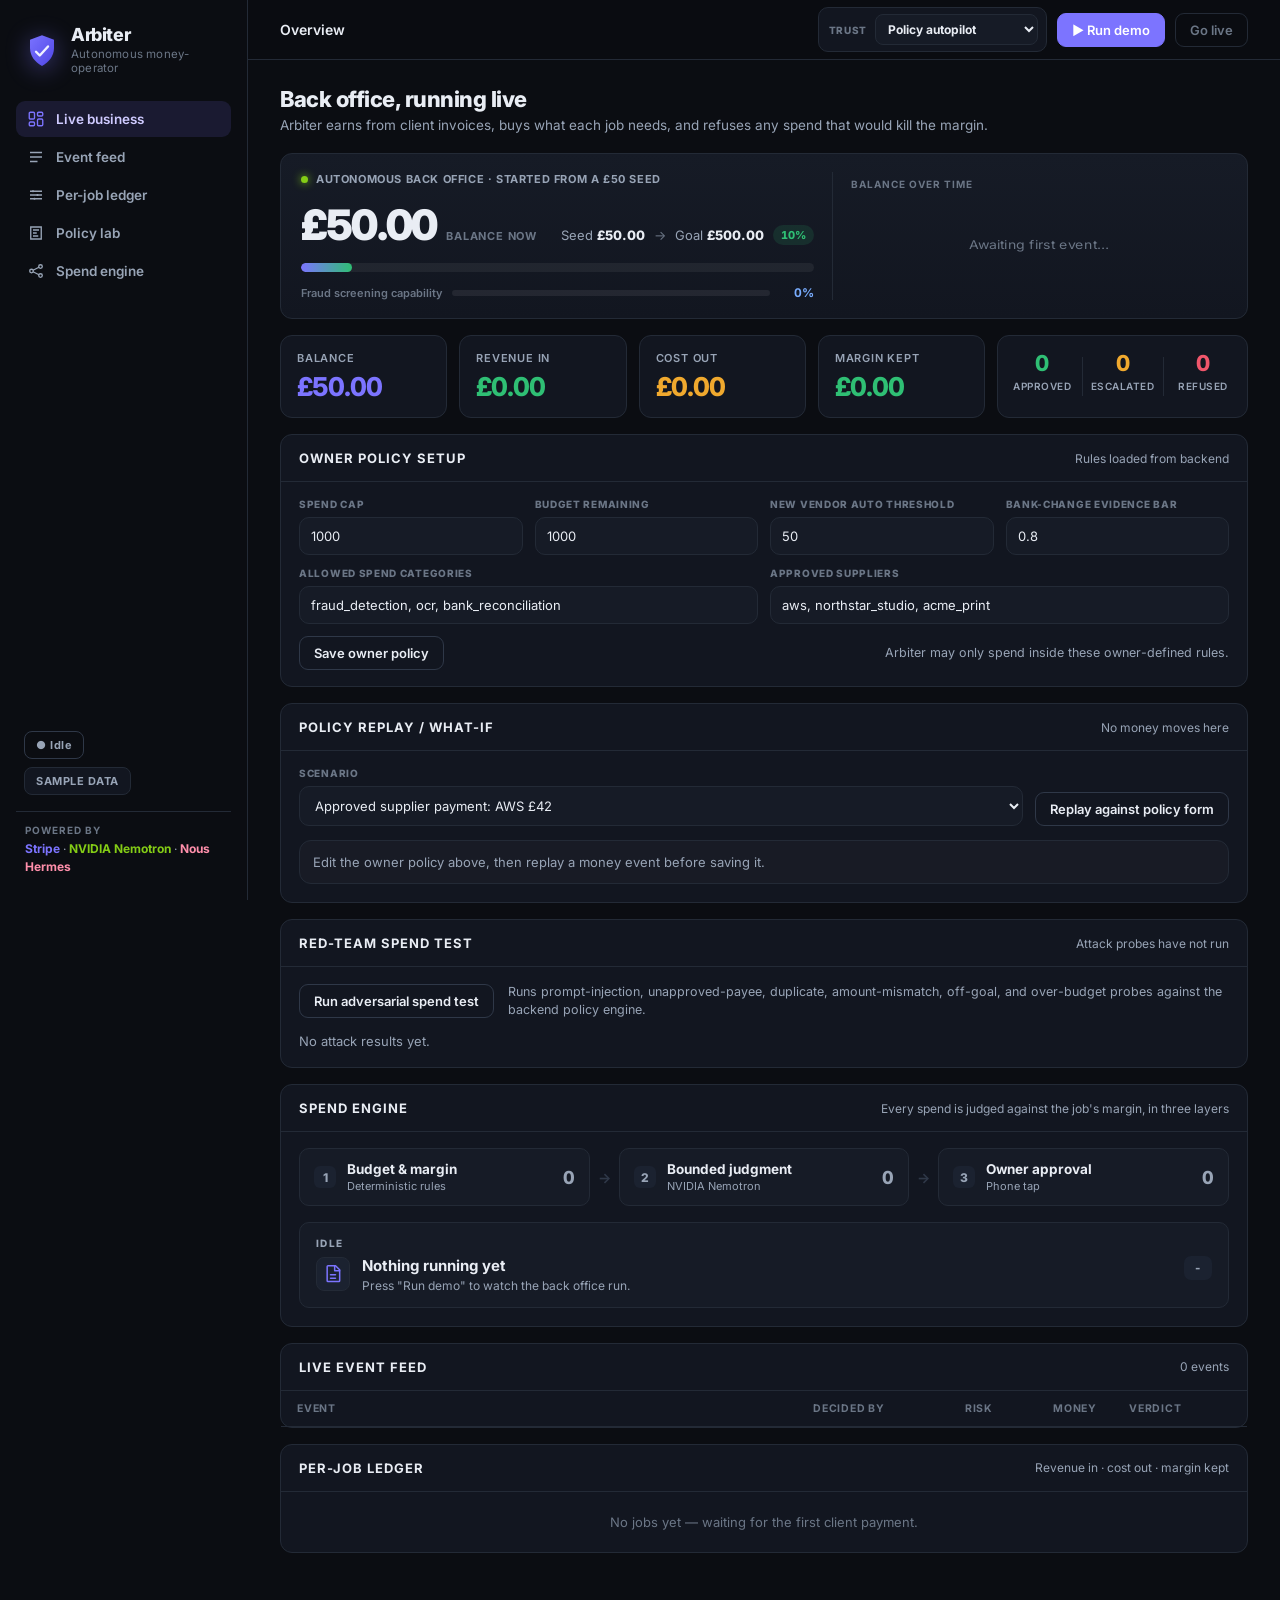
==== commit 32e34c4f: "feat: add adversarial spend test" ====
--- a/dashboard/dashboard.html
+++ b/dashboard/dashboard.html
@@ -219,6 +219,21 @@
           </div>
         </section>
 
+        <!-- Red-team spend test -->
+        <section class="panel redteam-panel" id="red-team-section">
+          <div class="panel-head">
+            <h3>Red-team spend test</h3>
+            <span class="panel-meta" id="redteam-status">Attack probes have not run</span>
+          </div>
+          <div class="redteam-body">
+            <div class="redteam-topline">
+              <button id="redteam-run" class="btn btn-outline">Run adversarial spend test</button>
+              <p>Runs prompt-injection, unapproved-payee, duplicate, amount-mismatch, off-goal, and over-budget probes against the backend policy engine.</p>
+            </div>
+            <div class="redteam-results" id="redteam-results">No attack results yet.</div>
+          </div>
+        </section>
+
         <!-- Engine strip -->
         <div class="panel" id="engine-section">
           <div class="panel-head">
--- a/dashboard/styles.css
+++ b/dashboard/styles.css
@@ -178,6 +178,18 @@
 .replay-escalate { color: var(--escalate); background: var(--escalate-dim); }
 .replay-card p { margin: 9px 0 0; line-height: 1.45; color: var(--muted); }
 .replay-note { margin-top: 10px; color: var(--faint); font-size: 12px; }
+.redteam-body { padding: 16px 18px 18px; display: flex; flex-direction: column; gap: 14px; }
+.redteam-topline { display: flex; align-items: center; justify-content: space-between; gap: 14px; }
+.redteam-topline p { margin: 0; color: var(--muted); font-size: 12.5px; line-height: 1.45; }
+.redteam-results { display: grid; grid-template-columns: repeat(2, minmax(0, 1fr)); gap: 10px; color: var(--muted); font-size: 13px; }
+.redteam-row { display: grid; grid-template-columns: auto 1fr; gap: 10px; align-items: start; background: var(--surface-2); border: 1px solid var(--line); border-radius: 11px; padding: 12px; }
+.redteam-row.passed { border-color: rgba(47,191,116,0.25); }
+.redteam-row.failed { border-color: rgba(240,86,107,0.35); }
+.redteam-mark { border-radius: 999px; padding: 4px 8px; font-size: 10px; font-weight: 900; letter-spacing: 0.5px; color: var(--approve); background: var(--approve-dim); }
+.redteam-row.failed .redteam-mark { color: var(--block); background: var(--block-dim); }
+.redteam-row b { color: var(--text); font-size: 13px; }
+.redteam-row p { margin: 6px 0 5px; line-height: 1.4; }
+.redteam-row small { color: var(--faint); font-family: var(--mono); }
 
 /* ---------- Stats row ---------- */
 .stats { display: grid; grid-template-columns: repeat(4, 1fr) 1.5fr; gap: 12px; margin-bottom: 16px; }
@@ -401,6 +413,8 @@
   .policy-wide { grid-column: auto; }
   .policy-actions { align-items: flex-start; flex-direction: column; }
   .replay-columns { grid-template-columns: 1fr; }
+  .redteam-results { grid-template-columns: 1fr; }
+  .redteam-topline { align-items: flex-start; flex-direction: column; }
   .pipeline { flex-direction: column; } .pipe-arrow { transform: rotate(90deg); }
 }
 
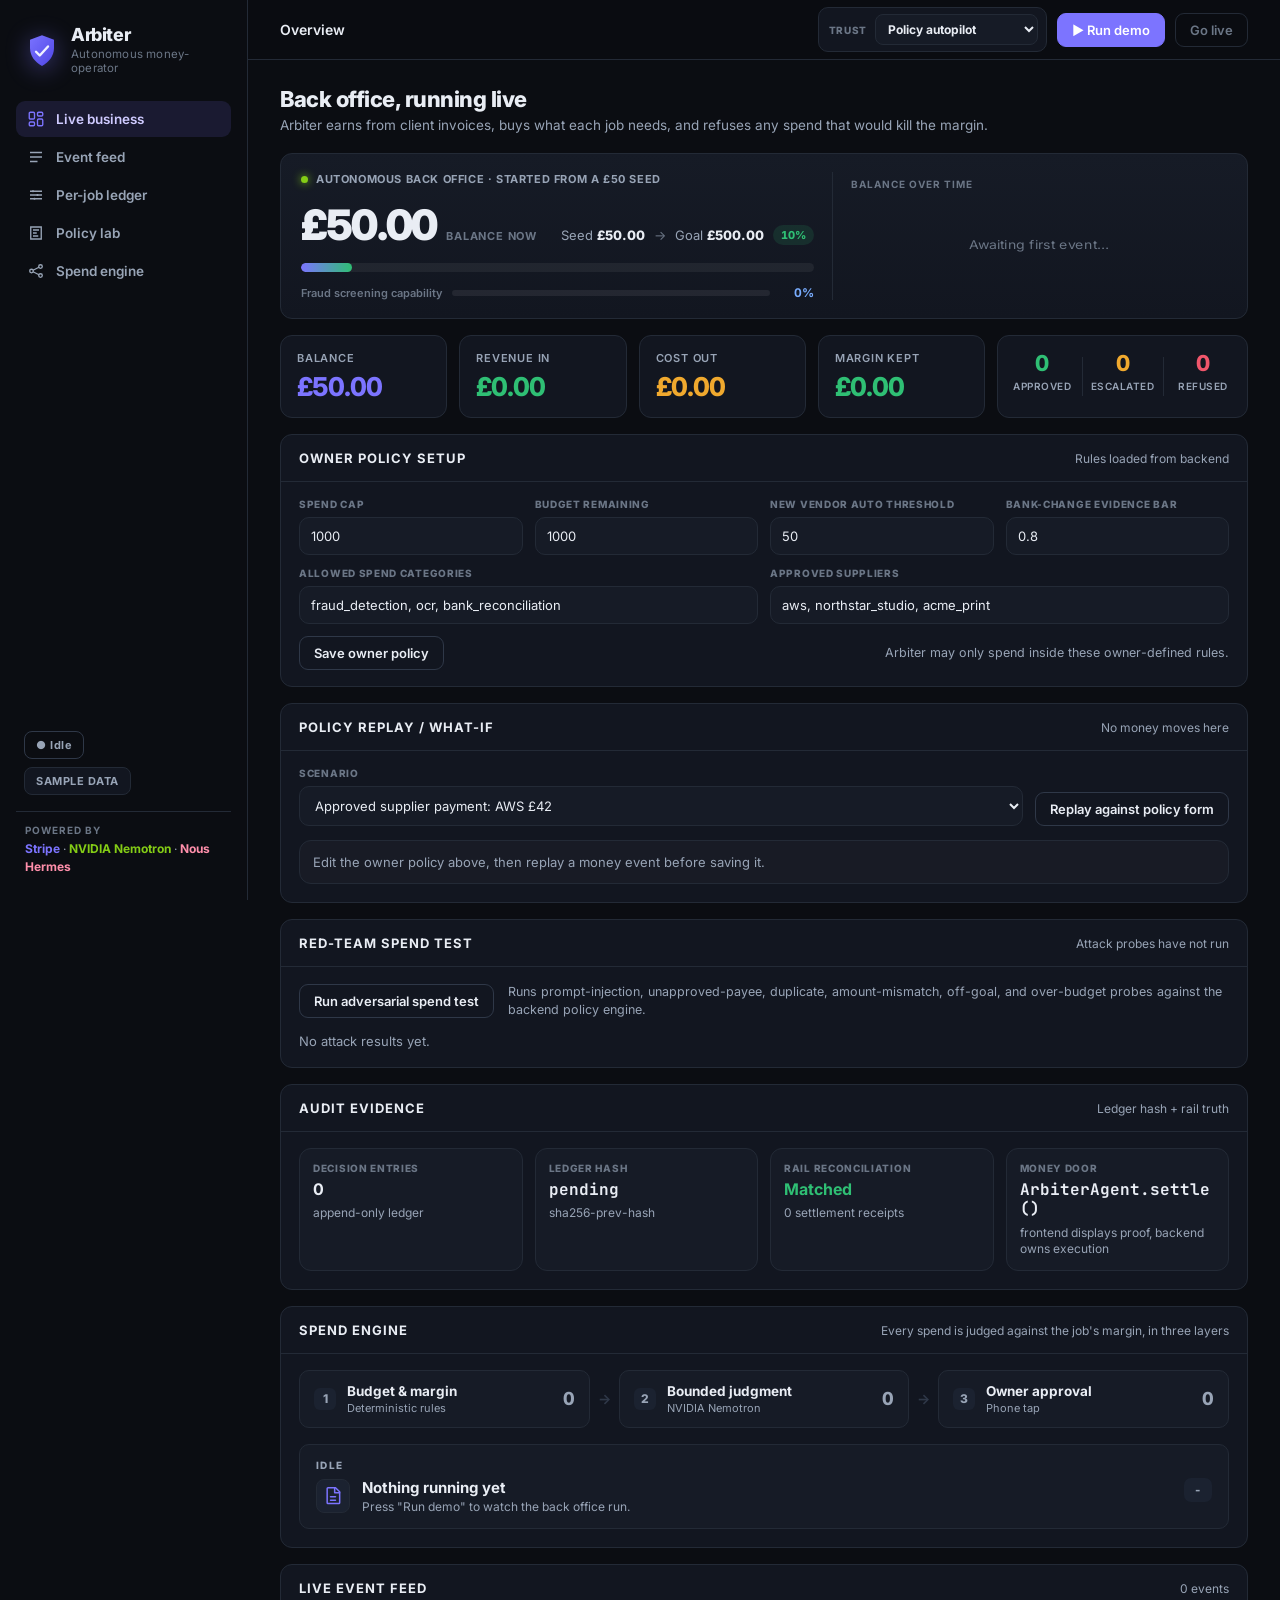
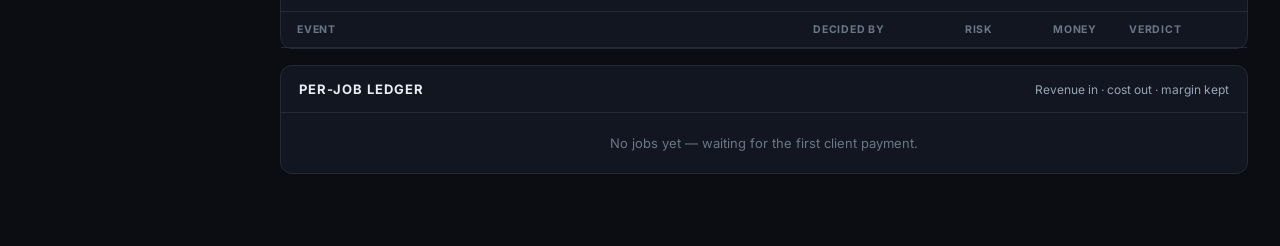
==== commit 122904f9: "feat: polish audit evidence" ====
--- a/dashboard/dashboard.html
+++ b/dashboard/dashboard.html
@@ -234,6 +234,17 @@
           </div>
         </section>
 
+        <!-- Audit evidence -->
+        <section class="panel audit-panel" id="audit-section">
+          <div class="panel-head">
+            <h3>Audit evidence</h3>
+            <span class="panel-meta">Ledger hash + rail truth</span>
+          </div>
+          <div class="audit-grid" id="audit-evidence">
+            <div class="audit-empty">Run the demo to generate a tamper-evident evidence packet.</div>
+          </div>
+        </section>
+
         <!-- Engine strip -->
         <div class="panel" id="engine-section">
           <div class="panel-head">
--- a/dashboard/styles.css
+++ b/dashboard/styles.css
@@ -190,6 +190,14 @@
 .redteam-row b { color: var(--text); font-size: 13px; }
 .redteam-row p { margin: 6px 0 5px; line-height: 1.4; }
 .redteam-row small { color: var(--faint); font-family: var(--mono); }
+.audit-grid { padding: 16px 18px 18px; display: grid; grid-template-columns: repeat(4, minmax(0, 1fr)); gap: 12px; }
+.audit-card { background: var(--surface-2); border: 1px solid var(--line); border-radius: 12px; padding: 13px; display: flex; flex-direction: column; gap: 6px; min-width: 0; }
+.audit-k { color: var(--faint); font-size: 10px; text-transform: uppercase; letter-spacing: 0.7px; font-weight: 800; }
+.audit-card b { color: var(--text); font-size: 16px; line-height: 1.2; overflow-wrap: anywhere; }
+.audit-card small { color: var(--muted); font-size: 12px; line-height: 1.35; }
+.audit-card .audit-ok { color: var(--approve); }
+.audit-card .audit-bad { color: var(--block); }
+.audit-empty { color: var(--muted); grid-column: 1 / -1; }
 
 /* ---------- Stats row ---------- */
 .stats { display: grid; grid-template-columns: repeat(4, 1fr) 1.5fr; gap: 12px; margin-bottom: 16px; }
@@ -415,6 +423,7 @@
   .replay-columns { grid-template-columns: 1fr; }
   .redteam-results { grid-template-columns: 1fr; }
   .redteam-topline { align-items: flex-start; flex-direction: column; }
+  .audit-grid { grid-template-columns: 1fr; }
   .pipeline { flex-direction: column; } .pipe-arrow { transform: rotate(90deg); }
 }
 
